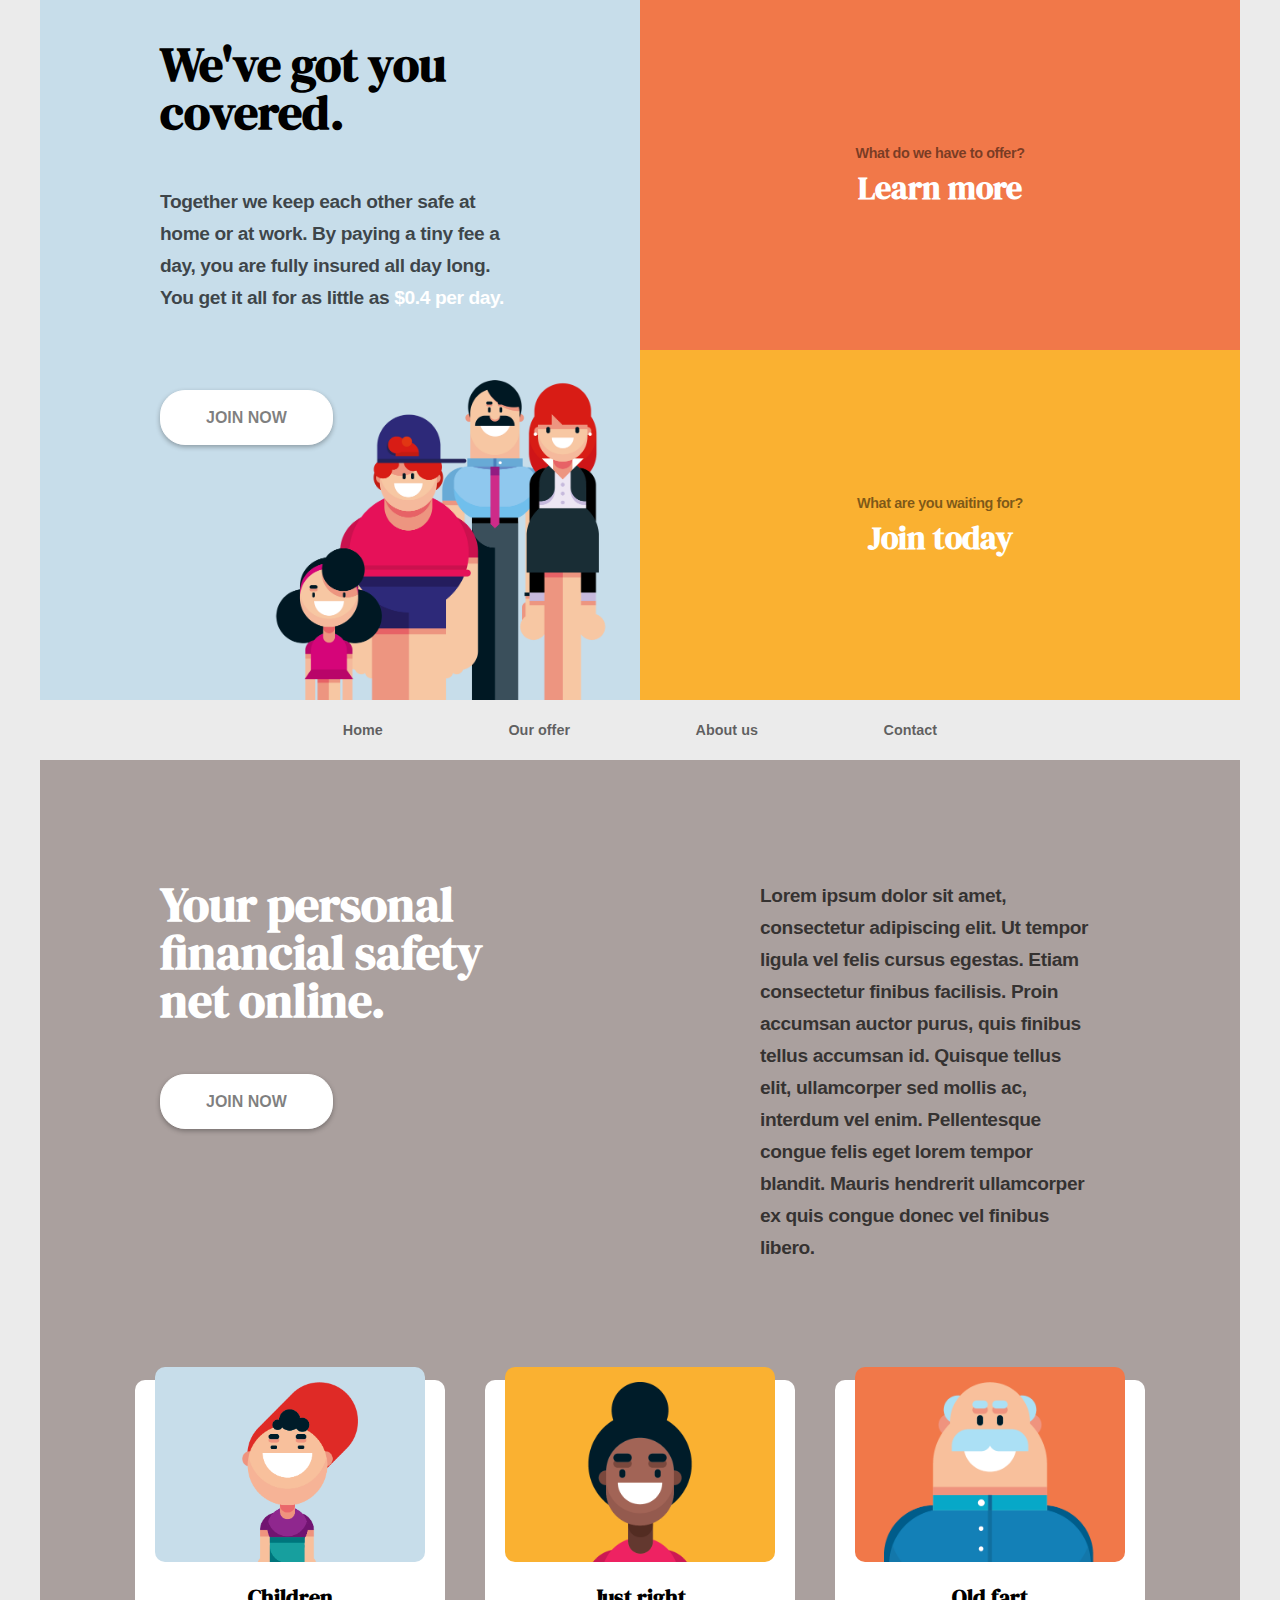
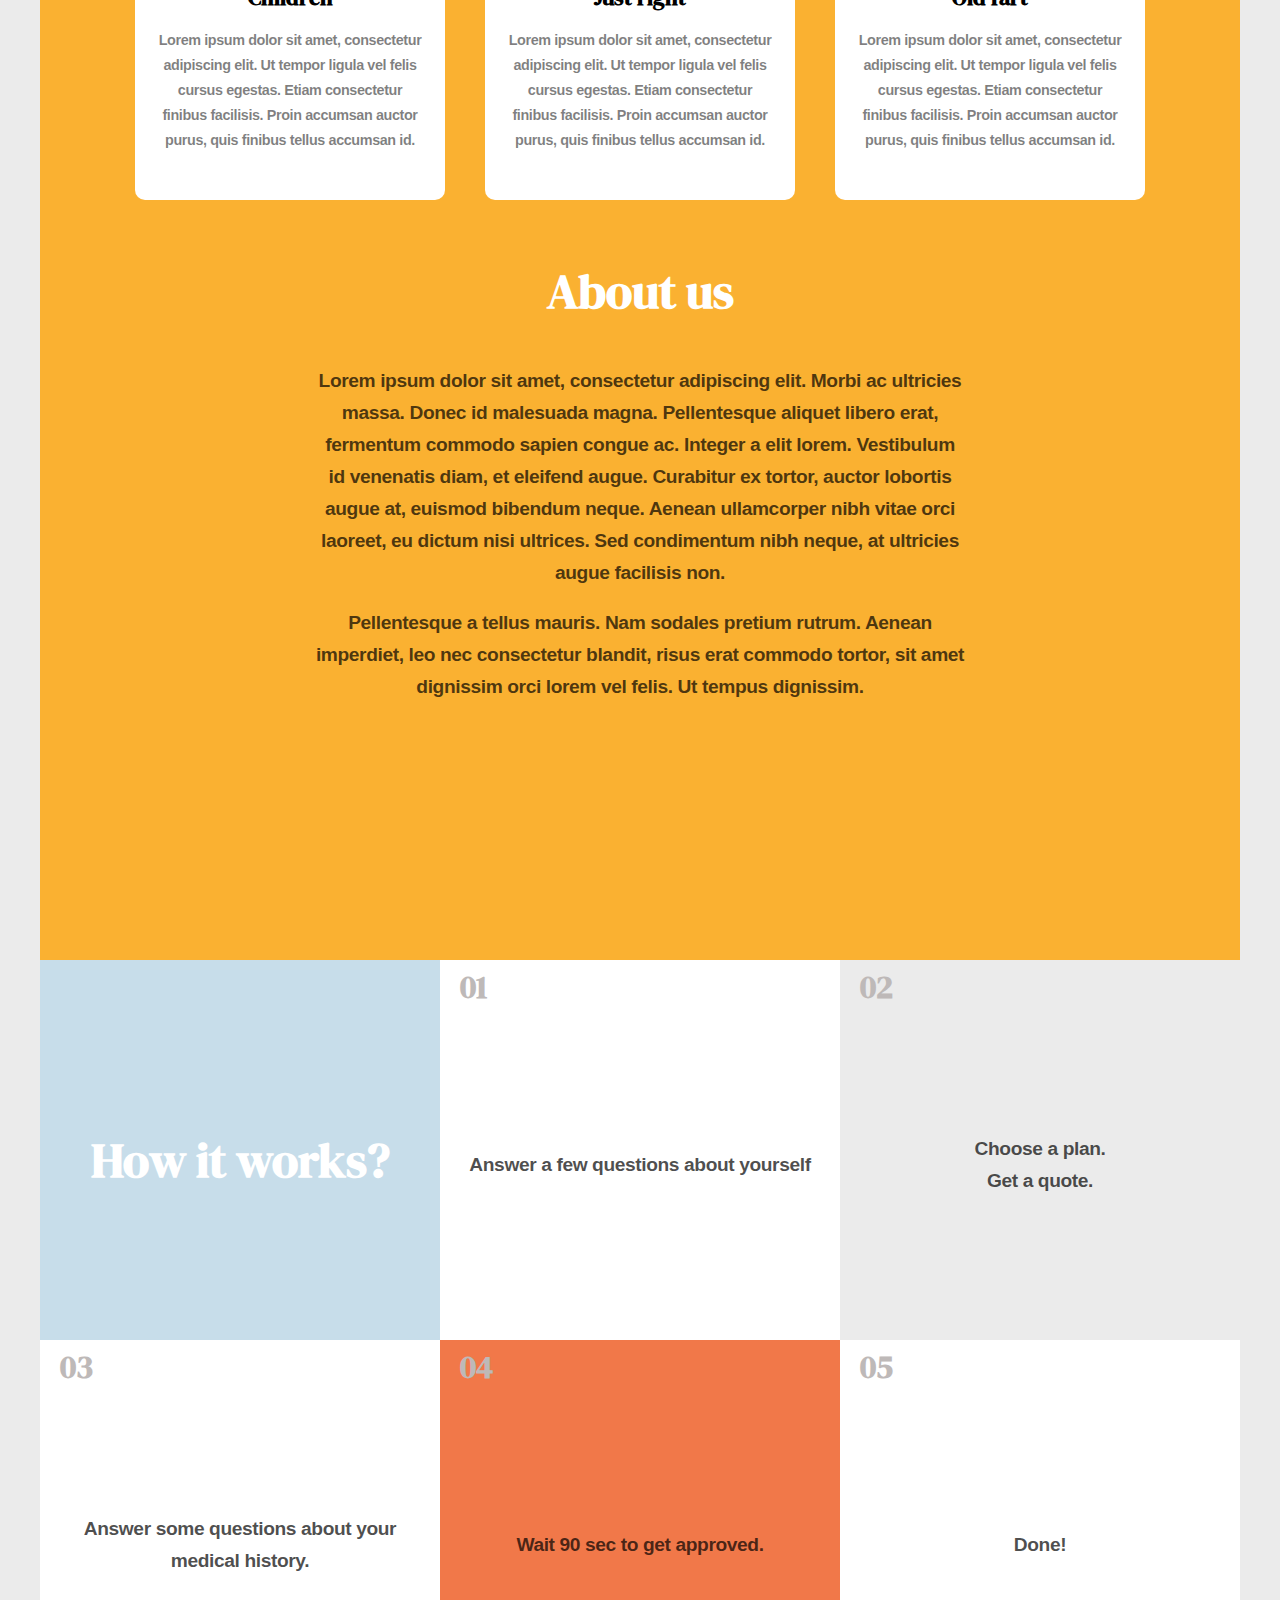
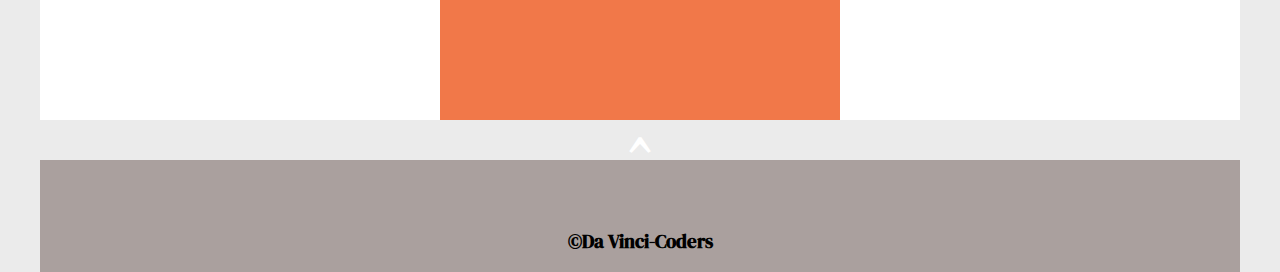
==== projekt1/index.html @ 650151d1 "städning" ====
<!DOCTYPE html>
<html lang="en">
  <head>
    <meta charset="UTF-8" />
    <meta name="viewport" content="width=device-width, initial-scale=1.0" />
    <meta http-equiv="X-UA-Compatible" content="ie=edge" />
    <title>Projekt1</title>
    <link rel="stylesheet" href="/projekt1/css/style.css" />
    <style>
      @import url("https://fonts.googleapis.com/css?family=DM+Serif+Display&display=swap");
    </style>
  </head>
  <a name="top"></a>
  <div class="container">
    <!--! TOP CONTAINER -->
    <div class="top-container">
      <div class="top-left">
        <div class="info-text">
          <h1 class="black">We've got you covered.</h1>
          <p>
            Together we keep each other safe at home or at work. By paying a
            tiny fee a day, you are fully insured all day long. You get it all
            for as little as <span class="white">$0.4 per day.</span>
          </p>
        </div>
      </div>
      <div class="top-right">
        <p class="font-small">What do we have to offer?</p>
        <h2>Learn more</h2>
      </div>
      <div class="bottom-left">
        <a href="index.html" class="button-join font-small">JOIN NOW</a>
      </div>
      <div class="bottom-right">
        <p class="font-small">What are you waiting for?</p>

        <h2>Join today</h2>
      </div>
      <div class="family">
        <img src="/projekt1/images/family.png" alt="" class="img-family" />
      </div>
      <div class="nav-bar font-small">
        <a href="index.html">Home</a>
        <a href="#offer">Our offer</a>
        <a href="#about">About us</a>
        <a href="/contacts/contacts.html">Contact</a>
      </div>
    </div>
    <!--! MIDDLE CONTAINER -->
    <div class="middle-container">
      <div class="middle middle-flex-left">
        <h1>Your personal financial safety net online.</h1>
        <a href="index.html" class="button-join font-small">JOIN NOW</a>
      </div>
      <div class="middle middle-flex-right">
        <p class="middle-text">
          Lorem ipsum dolor sit amet, consectetur adipiscing elit. Ut tempor
          ligula vel felis cursus egestas. Etiam consectetur finibus facilisis.
          Proin accumsan auctor purus, quis finibus tellus accumsan id. Quisque
          tellus elit, ullamcorper sed mollis ac, interdum vel enim.
          Pellentesque congue felis eget lorem tempor blandit. Mauris hendrerit
          ullamcorper ex quis congue donec vel finibus libero.
        </p>
      </div>

      <div class="middle middle-flex2">
        <a name="about"></a>

        <h1 class="about-us">About us</h1>
        <p class="about-us">
          Lorem ipsum dolor sit amet, consectetur adipiscing elit. Morbi ac
          ultricies massa. Donec id malesuada magna. Pellentesque aliquet libero
          erat, fermentum commodo sapien congue ac. Integer a elit lorem.
          Vestibulum id venenatis diam, et eleifend augue. Curabitur ex tortor,
          auctor lobortis augue at, euismod bibendum neque. Aenean ullamcorper
          nibh vitae orci laoreet, eu dictum nisi ultrices. Sed condimentum nibh
          neque, at ultricies augue facilisis non.
        </p>
        <br />
        <p class="about-us">
          Pellentesque a tellus mauris. Nam sodales pretium rutrum. Aenean
          imperdiet, leo nec consectetur blandit, risus erat commodo tortor, sit
          amet dignissim orci lorem vel felis. Ut tempus dignissim.
        </p>
      </div>
      <div class="card card-child">
        <div style="overflow:hidden" class="card-background blue-background">
          <img
            class="child-picture"
            src="/projekt1/images/child.png"
            alt="Child"
          />
        </div>
        <h3 class="card-title">Children</h3>
        <p class="font-small card-text">
          Lorem ipsum dolor sit amet, consectetur adipiscing elit. Ut tempor
          ligula vel felis cursus egestas. Etiam consectetur finibus facilisis.
          Proin accumsan auctor purus, quis finibus tellus accumsan id.
        </p>
      </div>
      <div class="card card-adult">
        <div style="overflow:hidden" class="card-background yellow-background">
          <img
            class="card-picture"
            src="/projekt1/images/adult.png"
            alt="Child"
          />
        </div>
        <h3 class="card-title">Just right</h3>
        <p class="font-small card-text">
          Lorem ipsum dolor sit amet, consectetur adipiscing elit. Ut tempor
          ligula vel felis cursus egestas. Etiam consectetur finibus facilisis.
          Proin accumsan auctor purus, quis finibus tellus accumsan id.
        </p>
      </div>

      <div class="card card-old">
        <div style="overflow:hidden" class="card-background red-background">
          <img
            class="card-picture"
            src="/projekt1/images/old.png"
            alt="Child"
          />
        </div>
        <h3 class="card-title">Old fart</h3>
        <p class="font-small card-text">
          Lorem ipsum dolor sit amet, consectetur adipiscing elit. Ut tempor
          ligula vel felis cursus egestas. Etiam consectetur finibus facilisis.
          Proin accumsan auctor purus, quis finibus tellus accumsan id.
        </p>
      </div>
    </div>
    <!--! BOTTOM CONTAINER -->
    <div class="bottom-container">
      <div class="tutitembox1 itembox">
        <h1>How it works?</h1>
      </div>
      <div class="tutitembox2 itembox">
        <h2>01</h2>
        <p>Answer a few questions about yourself</p>
      </div>
      <div class="tutitembox3 itembox">
        <h2>02</h2>
        <p>
          Choose a plan.
          <br />
          Get a quote.
        </p>
      </div>
      <div class="tutitembox4 itembox">
        <h2>03</h2>
        <p>Answer some questions about your medical history.</p>
      </div>
      <div class="tutitembox5 itembox">
        <h2>04</h2>
        <p>Wait 90 sec to get approved.</p>
      </div>
      <div class="tutitembox6 itembox">
        <h2>05</h2>
        <p>Done!</p>
      </div>
      <div class="top">
        <button class="topbtn">
          <a href="#top"
            ><h1>&#94;</h1>
            Take me to top!</a
          >
        </button>
      </div>
    </div>
    <footer>
      <h3>&copy;Da Vinci-Coders</h3>
    </footer>
  </div>
</html>
---- projekt1/css/style.css ----
/*! TOP */
*:focus {
  outline: none;
}
body {
  margin: 0;
  padding: 0;
  display: flex;
  justify-content: center;
  box-sizing: border-box;
  -webkit-box-sizing: border-box;
  background-color: #ebebeb;
  font-family: "Gill Sans", "Gill Sans MT", Calibri, "Trebuchet MS", sans-serif;
}

p {
  color: rgba(0, 0, 0, 0.7);
  font-weight: 700;
  font-size: 1.2rem;
  letter-spacing: -0.4px;
  line-height: 2rem;
  margin: 0;
}

.font-small {
  font-size: 0.9rem;
  text-align: center;
  font-weight: bold;
  color: rgba(0, 0, 0, 0.5);
  line-height: 25px;
}
h1,
h2,
h3 {
  font-family: "DM Serif Display", serif;
}

h1 {
  font-weight: 900;
  font-size: 3rem;
  line-height: 3rem;
  color: white;

  margin-bottom: 50px;

  margin-top: 0;
}
h1.black {
  color: black;
}
h2 {
  font-size: 2rem;
  color: white;
  margin: 0;
}

.container {
  display: grid;
  grid-template-areas: "top-container" "middle-container" "bottom-container";
}
.top-container {
  grid-area: top-container;
  max-width: 1200px;
  display: grid;
  grid-template-columns: 1fr 1fr;
  grid-template-rows: 350px 350px 60px;
  grid-template-areas: "top-left top-right" "bottom-left bottom-right" "nav nav";
}

.top-left {
  background: #c7ddea;
  grid-area: top-left;
  padding: 40px 120px 40px 120px;
}
.top-right {
  flex-direction: column;
  display: flex;
  justify-content: center;
  align-items: center;
  background: #f17849;
  grid-area: top-right;
}
.bottom-left {
  background: #c7ddea;
  grid-area: bottom-left;
  padding: 40px 120px 40px 120px;
}
.bottom-right {
  flex-direction: column;
  display: flex;
  justify-content: center;
  align-items: center;
  background: #fab131;
  grid-area: bottom-right;
}
.white {
  color: white;
}
.family {
  grid-area: bottom-left;
  display: flex;
  justify-content: flex-end;
  align-items: flex-end;
  padding-right: 2rem;
}
.img-family {
  height: 320px;
}
.info-text {
  grid-area: top-left;
}

.button-join {
  position: relative;
  justify-content: center;
  background-color: white;
  font-size: 1rem;
  padding: 14px 45px;
  border: 1px solid #ffffff;
  box-shadow: 0 2px 5px rgba(0, 0, 0, 0.3);
  border-radius: 25px;
  display: inline-block;
  cursor: pointer;
}
.button-join:active {
  position: relative;
  top: 1px;
}
.button-join:hover {
  box-shadow: 0 5px 5px rgba(0, 0, 0, 0.3);
}
.nav-bar {
  grid-area: nav;
  display: flex;
  justify-content: space-around;
  align-items: center;
  margin: 0 240px 0 240px;
}
a {
  text-decoration: none;
  color: rgba(0, 0, 0, 0.6);
}
a:hover {
  color: rgba(0, 0, 0, 1);
}
/*! MIDDLE */
.middle-container {
  grid-area: middle-container;
  display: grid;
  max-width: 1200px;
  grid-template-columns: repeat(14, 1fr);
  grid-template-rows: repeat(15, 120px);
}

.middle {
  display: flex;
  flex-direction: column;
  padding: 120px;
}

.middle-flex-left {
  grid-column: 1/8;
  grid-row: 1/8;
  background: #aaa09e;
  align-items: flex-start;
}

.middle-flex-right {
  grid-column: 8/15;
  grid-row: 1/8;
  background: #aaa09e;
}

.middle-flex2 {
  background: #fab131;
  grid-column: 1/15;
  grid-row: 8/16;
  justify-content: center;
  align-items: center;
}

p.middle-text {
  width: 330px;
}

p.about-us {
  text-align: center;
  width: 650px;

}

.middle-flex2 h1 {
  margin-top: 10px;

}

.card-child {
  grid-column: 2/6;
}

.card-adult {
  grid-column: 6/10;
}

.card-old {
  grid-column: 10/14;
}

/* *De vita korten på barn vuxen gammal */
.card {
  grid-row-start: 6;
  display: flex;
  flex-direction: column;
  justify-content: center;
  align-items: center;
  width: 270px;
  height: 420px;
  background: white;
  border-radius: 10px;
  margin: 20px;
  padding: 0px 20px 0 20px;
}

/* *Rutan med bild i */
.card-background {
  display: flex;
  justify-content: center;
  border-radius: 10px;
  width: 270px;
  height: 180px;
  padding-top: 15px;
  position: relative;
  top: -45px;
}

/* *Bakgrund till bilden på barnet*/
.blue-background {
  background: #c7ddea;
}

/* *Bakgrund till bilden på vuxen*/
.yellow-background {
  background: #fab131;
}

/* *Bakgrund till bilden på gubben*/
.red-background {
  background: #f17849;
}

/* *Bilden på barnet */
img.child-picture {
  padding-left: 20px;
  height: 120%;
}

/**Andra bilder i korten */
img.card-picture {
  height: 320%;
}

/* *Rubrik på korten */
h3.card-title {
  position: relative;
  top: -25px;
  margin: 0;
  font-size: 1.4em;
  font-weight: bold;
  padding-bottom: 5px;
}

/* *Text på korten */
.card-text {
  position: relative;
  top: -15px;
}

/*! BOTTOM CONTAINER */
.bottom-container {
  grid-area: bottom-container;
  max-width: 1200px;
  height: 800px;
  display: -ms-grid;
  display: grid;
  grid-template-rows: repeat(2, 1fr) auto auto;
  grid-template-columns: repeat(3, 1fr);
}

.itembox {
  display: -webkit-box;
  display: -ms-flexbox;
  display: flex;
  -webkit-box-orient: vertical;
  -webkit-box-direction: normal;
  -ms-flex-direction: column;
  flex-direction: column;
  -webkit-box-pack: center;
  -ms-flex-pack: center;
  justify-content: center;
  -webkit-box-align: center;
  -ms-flex-align: center;
  align-items: center;
  padding-left: 10px;
  padding-right: 10px;
}

.itembox h2 {
  margin-right: auto;
  margin-bottom: auto;
  margin-top: 5px;
  margin-left: 10px;
  color: #beb9b8;
}

.itembox p {
  margin-bottom: auto;
  margin-top: -20px;
  text-align: center;
}

.itembox h1 {
  margin-top: 20px;
}

.tutitembox1 {
  -ms-grid-row: 1;
  -ms-grid-row-span: 1;
  grid-row: 1/2;
  -ms-grid-column: 1;
  -ms-grid-column-span: 1;
  grid-column: 1/2;
  background-color: #c7ddea;
}

.tutitembox2 {
  -ms-grid-row: 1;
  -ms-grid-row-span: 1;
  grid-row: 1/2;
  -ms-grid-column: 2;
  -ms-grid-column-span: 1;
  grid-column: 2/3;
  background-color: white;
}

.tutitembox3 {
  -ms-grid-row: 1;
  -ms-grid-row-span: 1;
  grid-row: 1/2;
  -ms-grid-column: 3;
  -ms-grid-column-span: 1;
  grid-column: 3/4;
  background-color: #ebebeb;
}

.tutitembox4 {
  -ms-grid-row: 2;
  -ms-grid-row-span: 1;
  grid-row: 2/3;
  -ms-grid-column: 1;
  -ms-grid-column-span: 1;
  grid-column: 1/2;
  background-color: white;
}

.tutitembox5 {
  -ms-grid-row: 2;
  -ms-grid-row-span: 1;
  grid-row: 2/3;
  -ms-grid-column: 2;
  -ms-grid-column-span: 1;
  grid-column: 2/3;
  background-color: #f17849;
}

.tutitembox6 {
  -ms-grid-row: 2;
  -ms-grid-row-span: 1;
  grid-row: 2/3;
  -ms-grid-column: 3;
  -ms-grid-column-span: 1;
  grid-column: 3/4;
  background-color: white;
}

.top {
  height: 40px;
  -ms-grid-column: 1;
  -ms-grid-column-span: 3;
  grid-column: 1/4;
  border: none;
  background-color: #ebebeb;
  display: -webkit-box;
  display: -ms-flexbox;
  display: flex;
  -webkit-box-orient: vertical;
  -webkit-box-direction: normal;
  -ms-flex-direction: column;
  flex-direction: column;
}

.top .topbtn {
  margin: 0;
  padding-bottom: 0;
}

.top .topbtn h1 {
  margin: 0;
  padding-top: 0;
}

.topbtn {
  border: none;
  background-color: #ebebeb;
}

.topbtn a {
  text-decoration: none;
  color: black;
  font-size: 1.5rem;
  font-family: "Gill Sans", "Gill Sans MT", Calibri, "Trebuchet MS", sans-serif;
  font-weight: 500;
}

.itembox h1 {
  margin-bottom: 0;
}

footer {
  background-color: #aaa09e;
  display: -webkit-box;
  display: -ms-flexbox;
  display: flex;
  -webkit-box-pack: center;
  -ms-flex-pack: center;
  justify-content: center;
  padding-top: 50px;
}
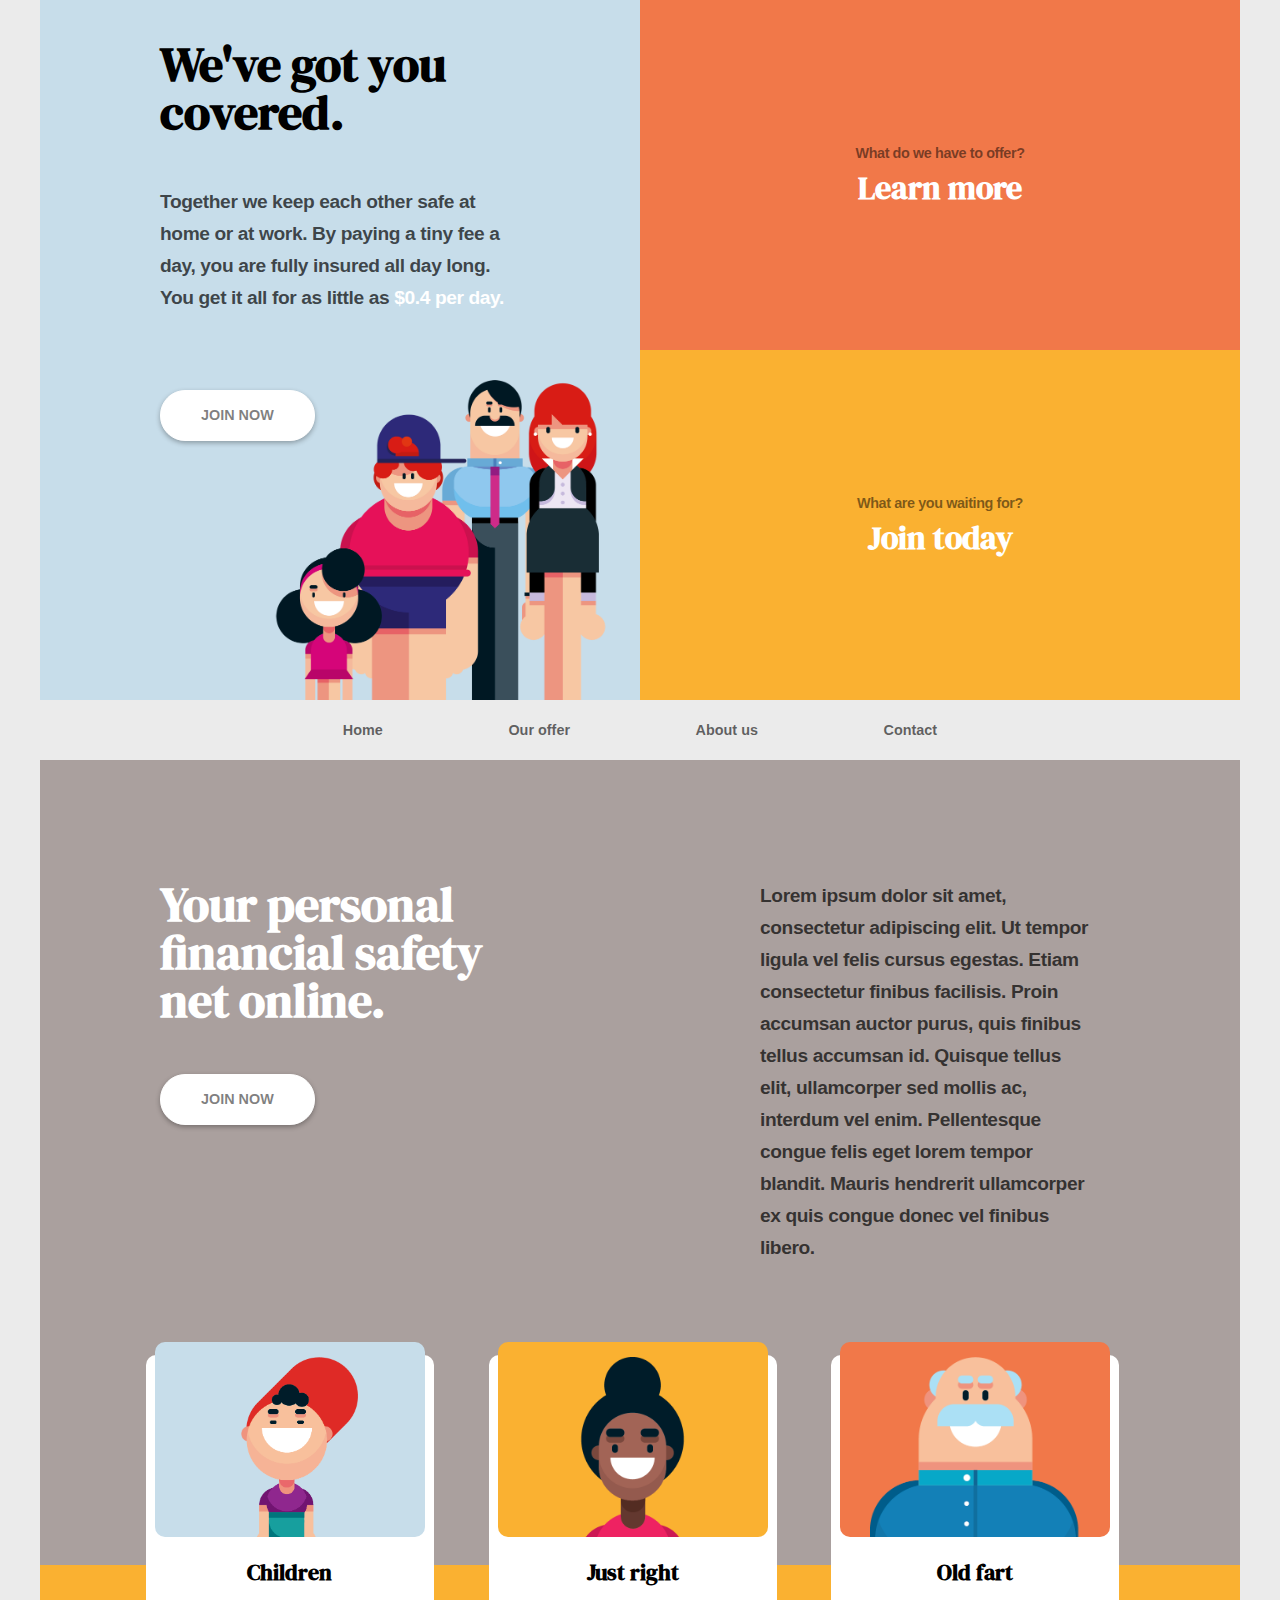
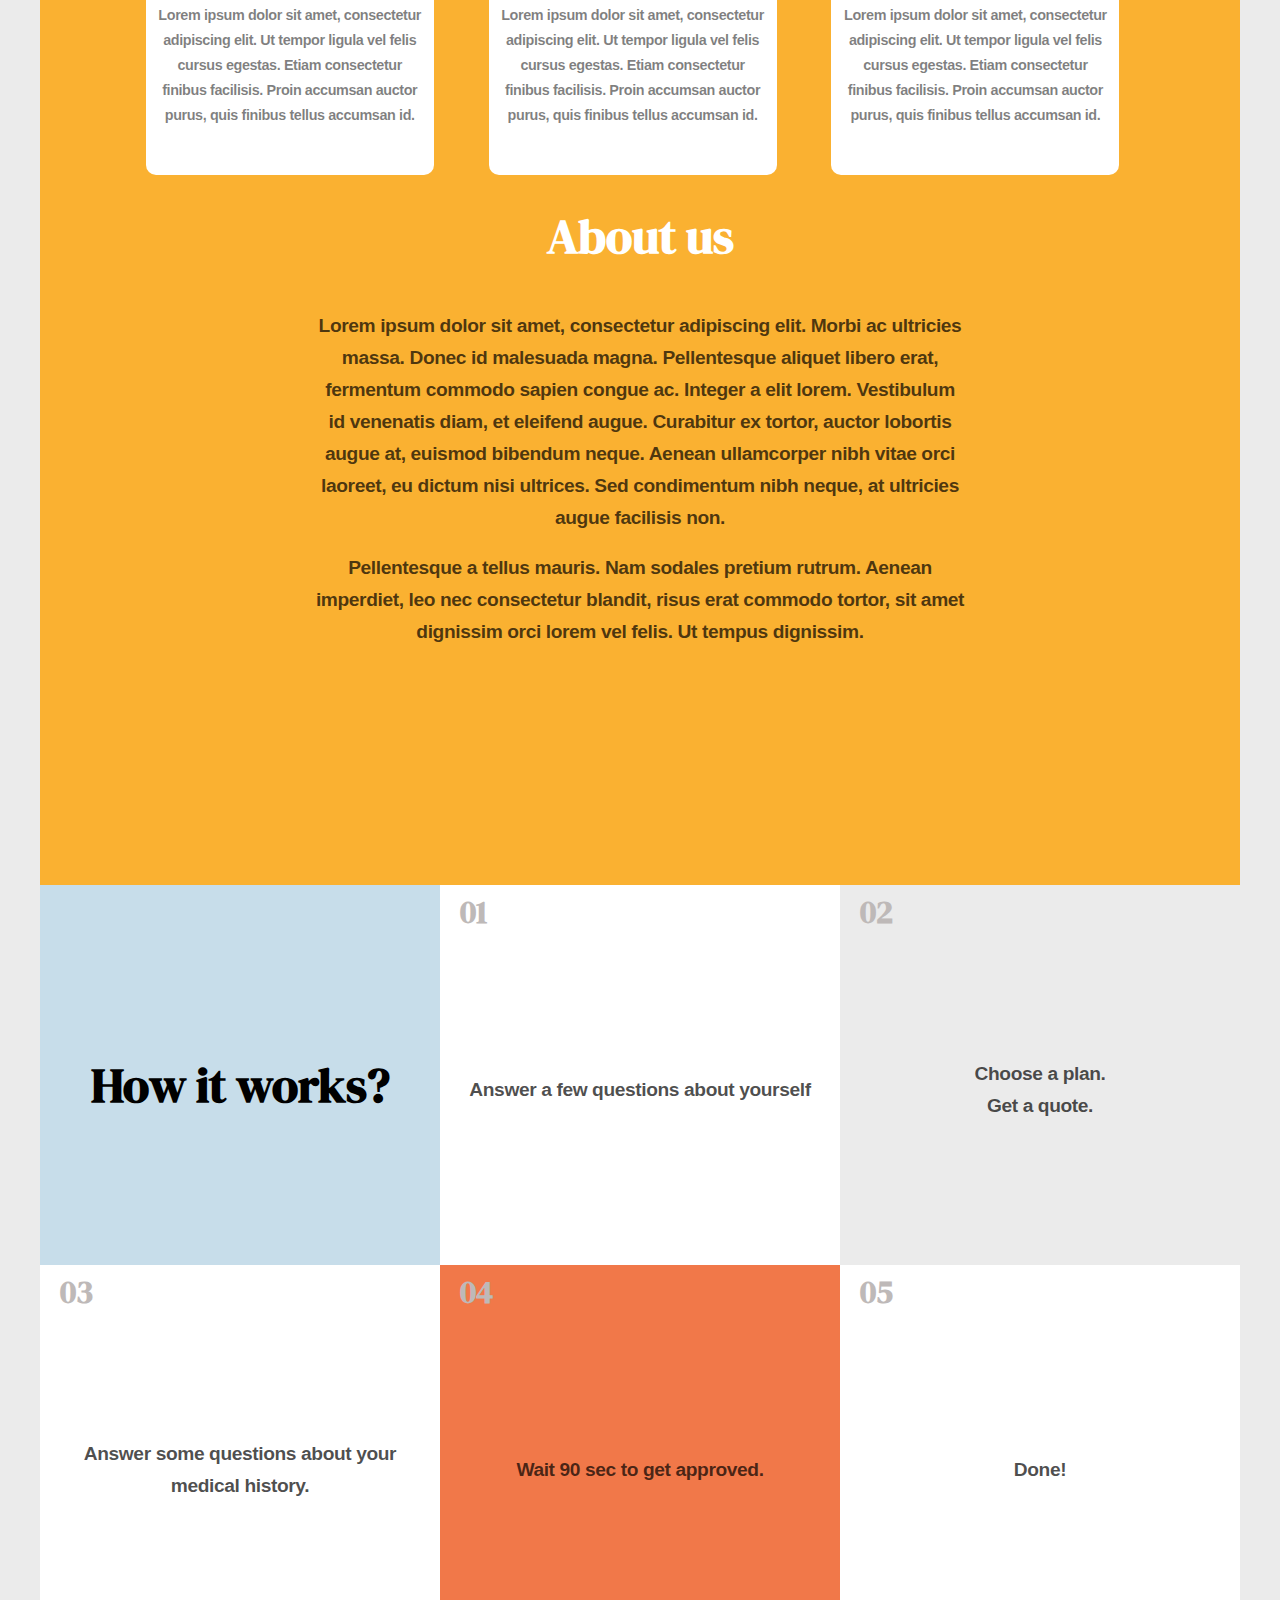
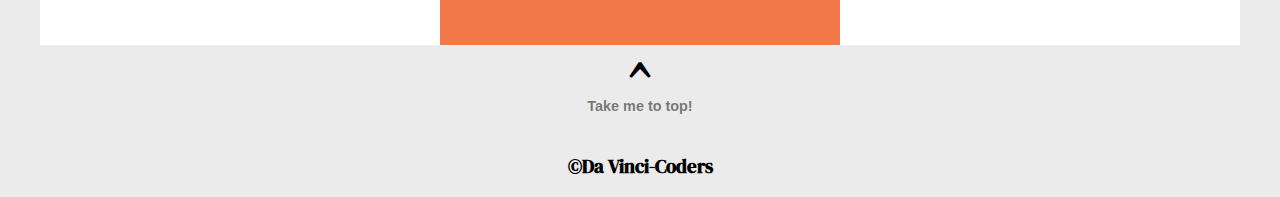
==== commit 52083a11: "städ" ====
--- a/projekt1/index.html
+++ b/projekt1/index.html
@@ -133,7 +133,7 @@
     <!--! BOTTOM CONTAINER -->
     <div class="bottom-container">
       <div class="tutitembox1 itembox">
-        <h1>How it works?</h1>
+        <h1 class="black">How it works?</h1>
       </div>
       <div class="tutitembox2 itembox">
         <h2>01</h2>
@@ -161,8 +161,8 @@
       </div>
       <div class="top">
         <button class="topbtn">
-          <a href="#top"
-            ><h1>&#94;</h1>
+          <a href="#top" class="font-small"
+            ><h1 class="black">&#94;</h1>
             Take me to top!</a
           >
         </button>
--- a/projekt1/css/style.css
+++ b/projekt1/css/style.css
@@ -57,10 +57,10 @@
 .container {
   display: grid;
   grid-template-areas: "top-container" "middle-container" "bottom-container";
+  max-width: 1200px;
 }
 .top-container {
   grid-area: top-container;
-  max-width: 1200px;
   display: grid;
   grid-template-columns: 1fr 1fr;
   grid-template-rows: 350px 350px 60px;
@@ -72,6 +72,7 @@
   grid-area: top-left;
   padding: 40px 120px 40px 120px;
 }
+/* TODO gör en egen class för flex som är centrerade */
 .top-right {
   flex-direction: column;
   display: flex;
@@ -114,8 +115,7 @@
   position: relative;
   justify-content: center;
   background-color: white;
-  font-size: 1rem;
-  padding: 14px 45px;
+  padding: 12px 40px;
   border: 1px solid #ffffff;
   box-shadow: 0 2px 5px rgba(0, 0, 0, 0.3);
   border-radius: 25px;
@@ -147,9 +147,8 @@
 .middle-container {
   grid-area: middle-container;
   display: grid;
-  max-width: 1200px;
   grid-template-columns: repeat(14, 1fr);
-  grid-template-rows: repeat(15, 120px);
+  grid-template-rows: repeat(15, 115px);
 }
 
 .middle {
@@ -186,12 +185,10 @@
 p.about-us {
   text-align: center;
   width: 650px;
-
 }
 
 .middle-flex2 h1 {
   margin-top: 10px;
-
 }
 
 .card-child {
@@ -218,7 +215,7 @@
   background: white;
   border-radius: 10px;
   margin: 20px;
-  padding: 0px 20px 0 20px;
+  padding: 0px 9px 0 9px;
 }
 
 /* *Rutan med bild i */
@@ -278,7 +275,6 @@
 /*! BOTTOM CONTAINER */
 .bottom-container {
   grid-area: bottom-container;
-  max-width: 1200px;
   height: 800px;
   display: -ms-grid;
   display: grid;
@@ -413,20 +409,11 @@
   background-color: #ebebeb;
 }
 
-.topbtn a {
-  text-decoration: none;
-  color: black;
-  font-size: 1.5rem;
-  font-family: "Gill Sans", "Gill Sans MT", Calibri, "Trebuchet MS", sans-serif;
-  font-weight: 500;
-}
-
 .itembox h1 {
   margin-bottom: 0;
 }
 
 footer {
-  background-color: #aaa09e;
   display: -webkit-box;
   display: -ms-flexbox;
   display: flex;
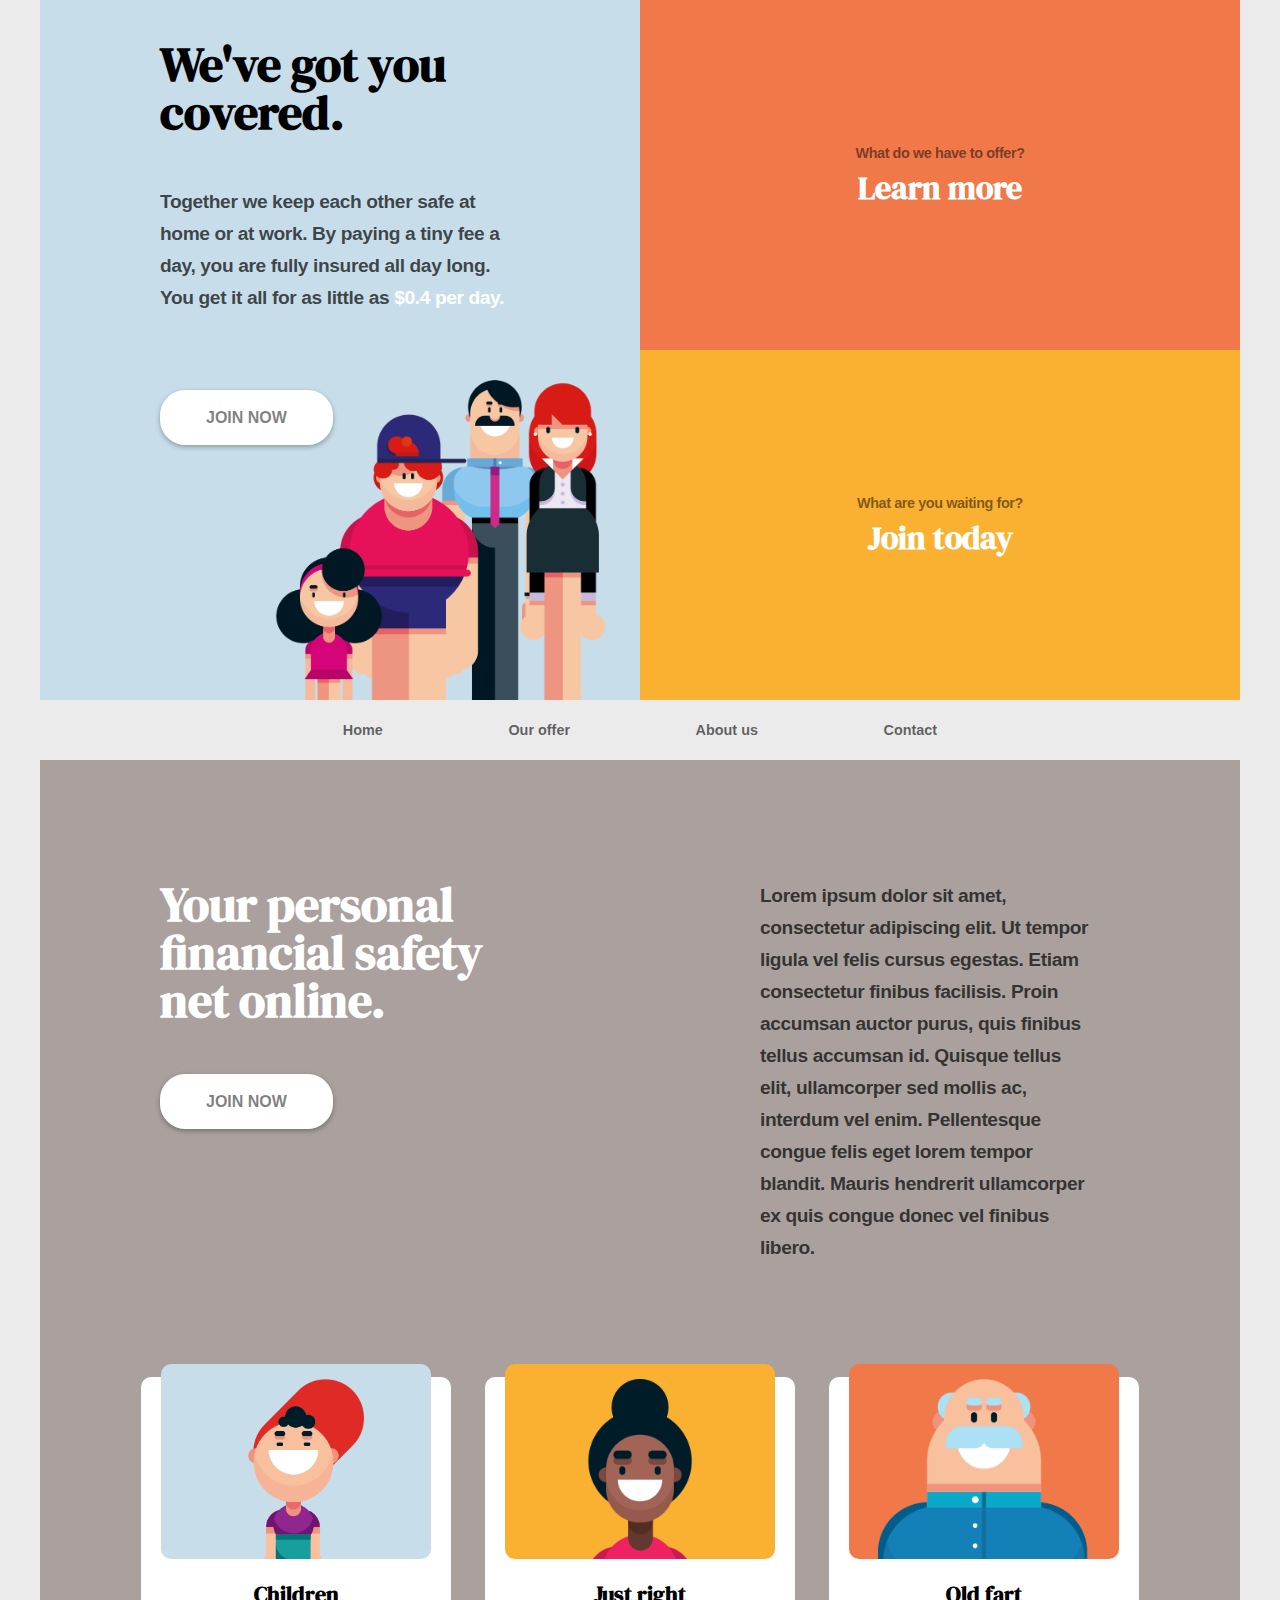
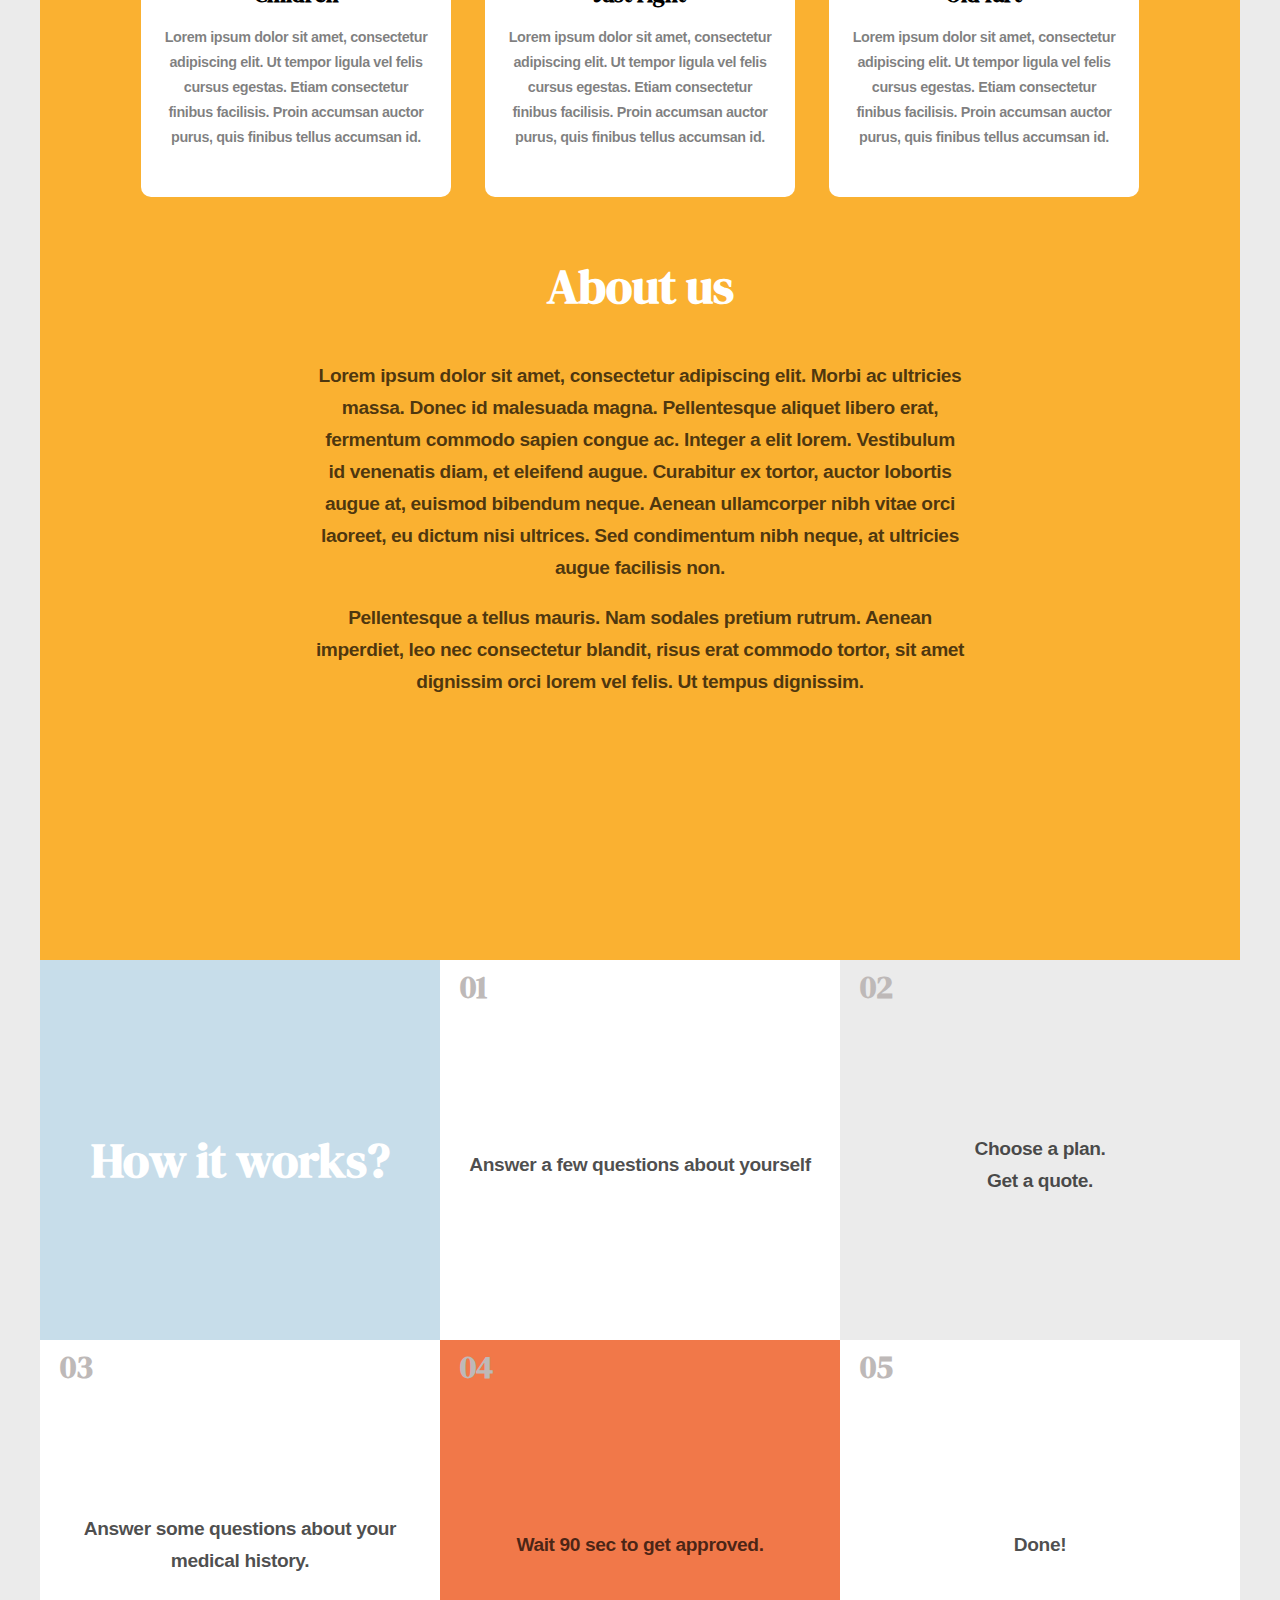
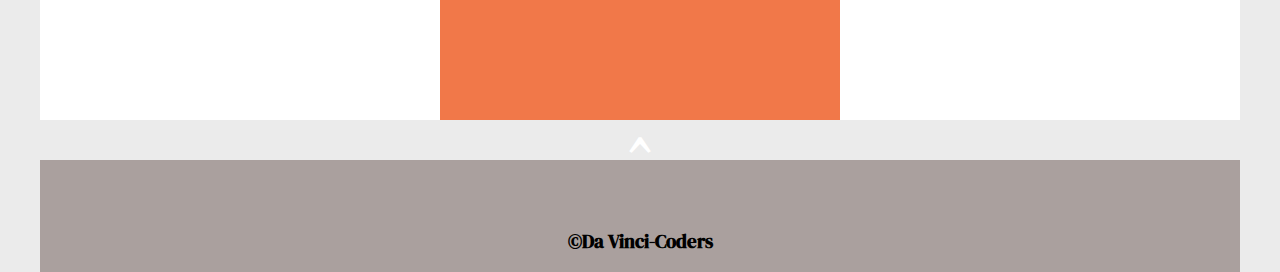
==== commit f5b986fa: "Better comments!" ====
--- a/projekt1/index.html
+++ b/projekt1/index.html
@@ -13,6 +13,7 @@
   <a name="top"></a>
   <div class="container">
     <!--! TOP CONTAINER -->
+
     <div class="top-container">
       <div class="top-left">
         <div class="info-text">
@@ -46,7 +47,9 @@
         <a href="/contacts/contacts.html">Contact</a>
       </div>
     </div>
+
     <!--! MIDDLE CONTAINER -->
+
     <div class="middle-container">
       <div class="middle middle-flex-left">
         <h1>Your personal financial safety net online.</h1>
@@ -63,7 +66,7 @@
         </p>
       </div>
 
-      <div class="middle middle-flex2">
+      <div class="middle middle-flex-bottom">
         <a name="about"></a>
 
         <h1 class="about-us">About us</h1>
@@ -83,6 +86,9 @@
           amet dignissim orci lorem vel felis. Ut tempus dignissim.
         </p>
       </div>
+
+      <!-- Spelarkort 1 -->
+
       <div class="card card-child">
         <div style="overflow:hidden" class="card-background blue-background">
           <img
@@ -98,6 +104,9 @@
           Proin accumsan auctor purus, quis finibus tellus accumsan id.
         </p>
       </div>
+
+      <!-- Spelarkort 2 -->
+
       <div class="card card-adult">
         <div style="overflow:hidden" class="card-background yellow-background">
           <img
@@ -113,6 +122,8 @@
           Proin accumsan auctor purus, quis finibus tellus accumsan id.
         </p>
       </div>
+
+      <!-- Spelarkort 3 -->
 
       <div class="card card-old">
         <div style="overflow:hidden" class="card-background red-background">
@@ -130,10 +141,12 @@
         </p>
       </div>
     </div>
+
     <!--! BOTTOM CONTAINER -->
+
     <div class="bottom-container">
       <div class="tutitembox1 itembox">
-        <h1 class="black">How it works?</h1>
+        <h1>How it works?</h1>
       </div>
       <div class="tutitembox2 itembox">
         <h2>01</h2>
@@ -161,8 +174,8 @@
       </div>
       <div class="top">
         <button class="topbtn">
-          <a href="#top" class="font-small"
-            ><h1 class="black">&#94;</h1>
+          <a href="#top"
+            ><h1>&#94;</h1>
             Take me to top!</a
           >
         </button>
--- a/projekt1/css/style.css
+++ b/projekt1/css/style.css
@@ -1,4 +1,3 @@
-/*! TOP */
 *:focus {
   outline: none;
 }
@@ -57,10 +56,13 @@
 .container {
   display: grid;
   grid-template-areas: "top-container" "middle-container" "bottom-container";
-  max-width: 1200px;
-}
+}
+
+/*! TOP */
+
 .top-container {
   grid-area: top-container;
+  max-width: 1200px;
   display: grid;
   grid-template-columns: 1fr 1fr;
   grid-template-rows: 350px 350px 60px;
@@ -72,7 +74,6 @@
   grid-area: top-left;
   padding: 40px 120px 40px 120px;
 }
-/* TODO gör en egen class för flex som är centrerade */
 .top-right {
   flex-direction: column;
   display: flex;
@@ -115,7 +116,8 @@
   position: relative;
   justify-content: center;
   background-color: white;
-  padding: 12px 40px;
+  font-size: 1rem;
+  padding: 14px 45px;
   border: 1px solid #ffffff;
   box-shadow: 0 2px 5px rgba(0, 0, 0, 0.3);
   border-radius: 25px;
@@ -143,14 +145,19 @@
 a:hover {
   color: rgba(0, 0, 0, 1);
 }
+
 /*! MIDDLE */
+
+/* *grid */
 .middle-container {
   grid-area: middle-container;
   display: grid;
+  max-width: 1200px;
   grid-template-columns: repeat(14, 1fr);
-  grid-template-rows: repeat(15, 115px);
-}
-
+  grid-template-rows: repeat(15, 120px);
+}
+
+/* *Gemensamma regler för de tre flex-rutorna */
 .middle {
   display: flex;
   flex-direction: column;
@@ -170,7 +177,7 @@
   background: #aaa09e;
 }
 
-.middle-flex2 {
+.middle-flex-bottom {
   background: #fab131;
   grid-column: 1/15;
   grid-row: 8/16;
@@ -178,6 +185,7 @@
   align-items: center;
 }
 
+/* *design för text och rubriker */
 p.middle-text {
   width: 330px;
 }
@@ -203,7 +211,8 @@
   grid-column: 10/14;
 }
 
-/* *De vita korten på barn vuxen gammal */
+/* !Spelarkort */
+
 .card {
   grid-row-start: 6;
   display: flex;
@@ -214,8 +223,8 @@
   height: 420px;
   background: white;
   border-radius: 10px;
-  margin: 20px;
-  padding: 0px 9px 0 9px;
+  margin: 17px;
+  padding: 0px 20px 0 20px;
 }
 
 /* *Rutan med bild i */
@@ -230,17 +239,15 @@
   top: -45px;
 }
 
-/* *Bakgrund till bilden på barnet*/
+/* *Bakgrundsfärger*/
 .blue-background {
   background: #c7ddea;
 }
 
-/* *Bakgrund till bilden på vuxen*/
 .yellow-background {
   background: #fab131;
 }
 
-/* *Bakgrund till bilden på gubben*/
 .red-background {
   background: #f17849;
 }
@@ -273,8 +280,10 @@
 }
 
 /*! BOTTOM CONTAINER */
+
 .bottom-container {
   grid-area: bottom-container;
+  max-width: 1200px;
   height: 800px;
   display: -ms-grid;
   display: grid;
@@ -409,11 +418,20 @@
   background-color: #ebebeb;
 }
 
+.topbtn a {
+  text-decoration: none;
+  color: black;
+  font-size: 1.5rem;
+  font-family: "Gill Sans", "Gill Sans MT", Calibri, "Trebuchet MS", sans-serif;
+  font-weight: 500;
+}
+
 .itembox h1 {
   margin-bottom: 0;
 }
 
 footer {
+  background-color: #aaa09e;
   display: -webkit-box;
   display: -ms-flexbox;
   display: flex;
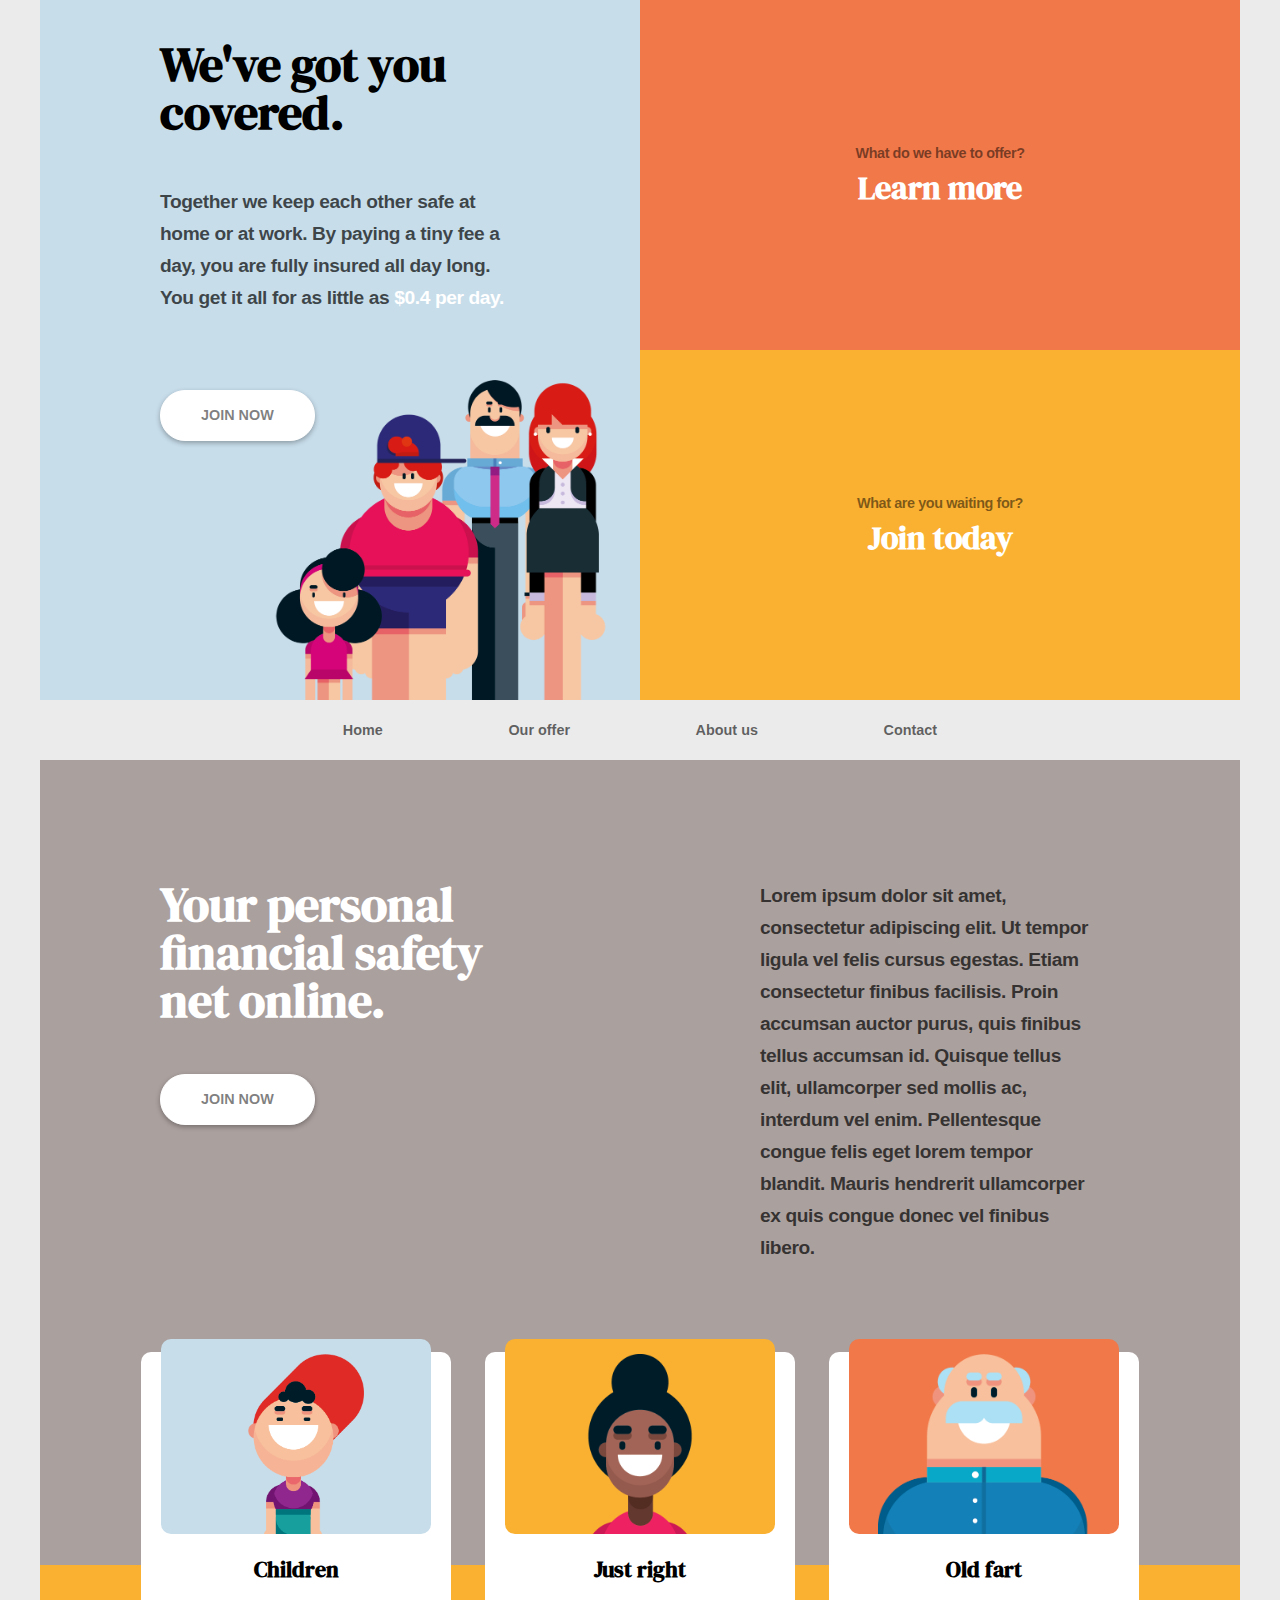
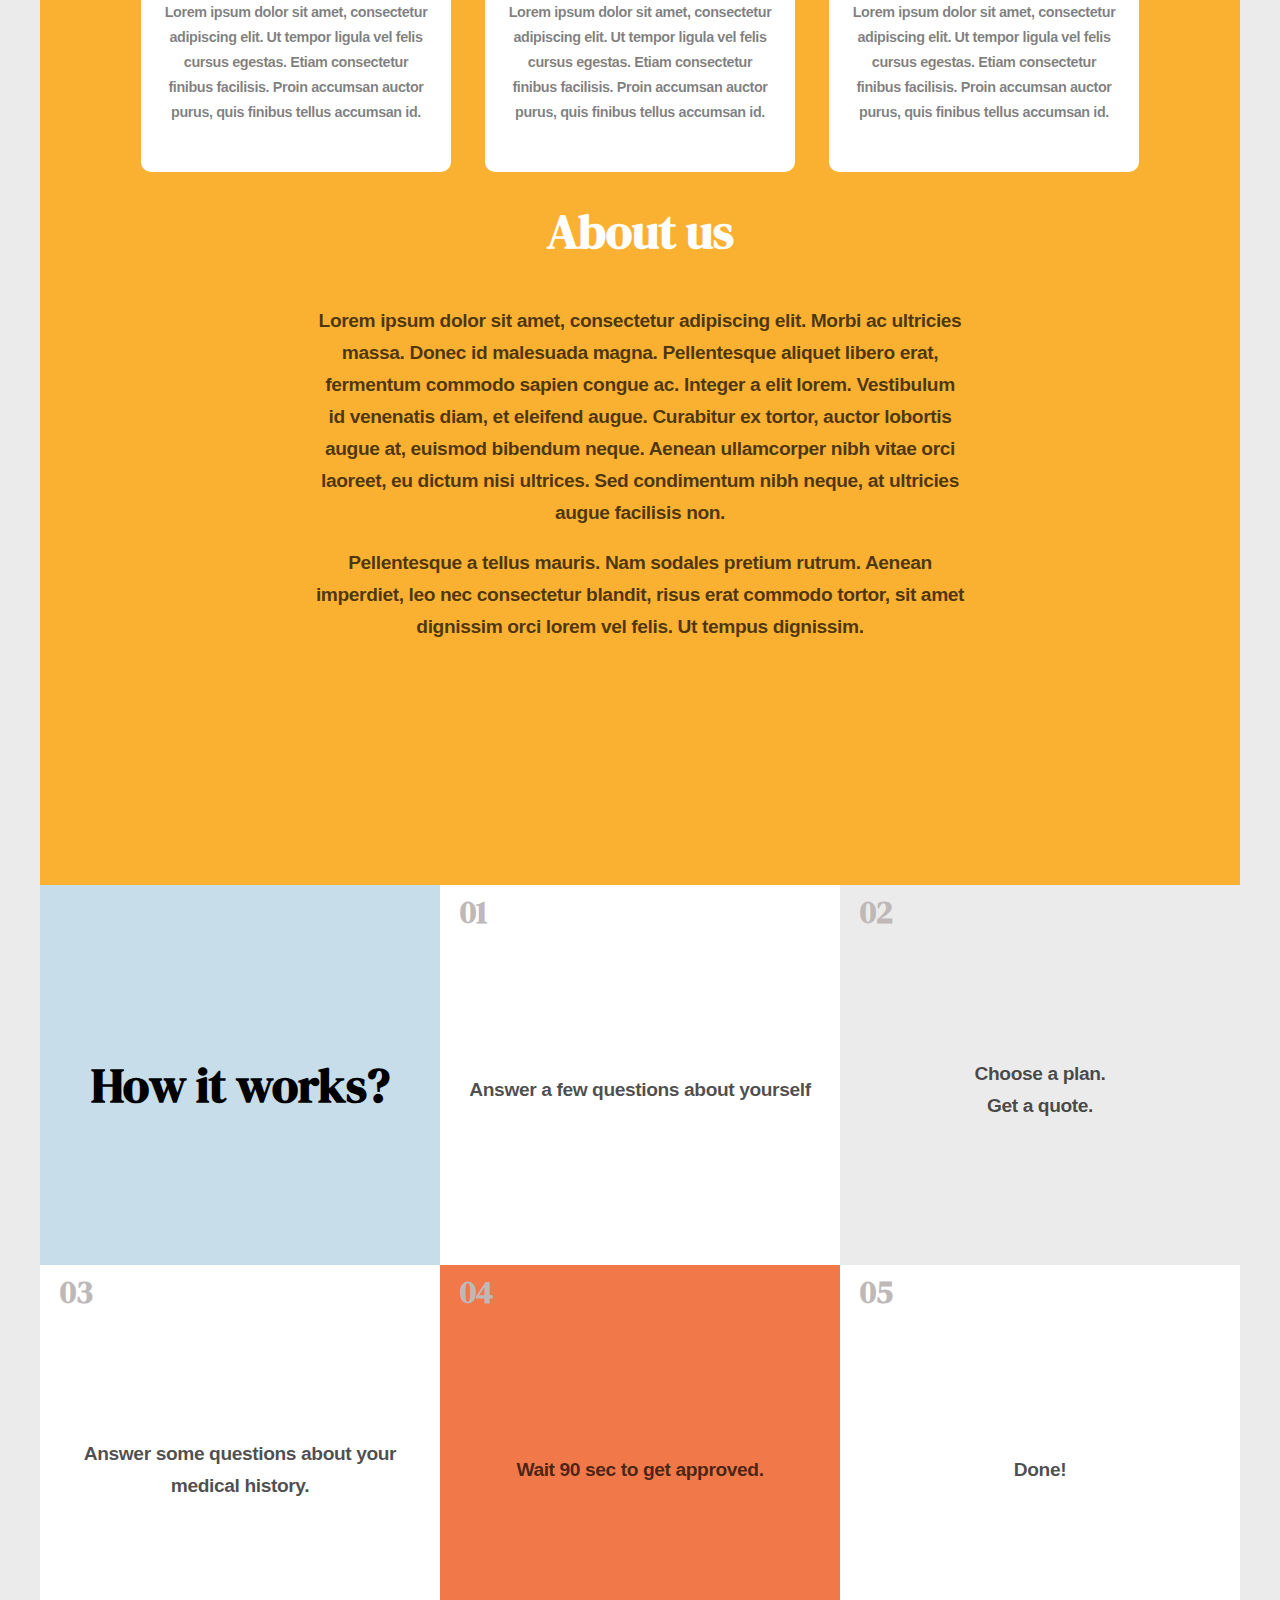
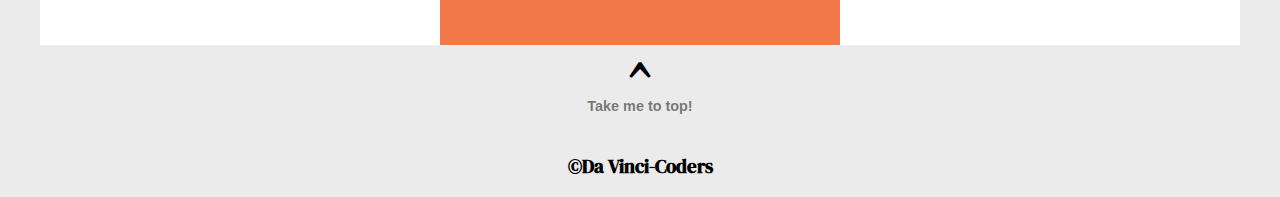
==== commit e549b99a: "Merge branch 'master' into master" ====
--- a/projekt1/index.html
+++ b/projekt1/index.html
@@ -146,7 +146,7 @@
 
     <div class="bottom-container">
       <div class="tutitembox1 itembox">
-        <h1>How it works?</h1>
+        <h1 class="black">How it works?</h1>
       </div>
       <div class="tutitembox2 itembox">
         <h2>01</h2>
@@ -174,8 +174,8 @@
       </div>
       <div class="top">
         <button class="topbtn">
-          <a href="#top"
-            ><h1>&#94;</h1>
+          <a href="#top" class="font-small"
+            ><h1 class="black">&#94;</h1>
             Take me to top!</a
           >
         </button>
--- a/projekt1/css/style.css
+++ b/projekt1/css/style.css
@@ -56,13 +56,13 @@
 .container {
   display: grid;
   grid-template-areas: "top-container" "middle-container" "bottom-container";
+  max-width: 1200px;
 }
 
 /*! TOP */
 
 .top-container {
   grid-area: top-container;
-  max-width: 1200px;
   display: grid;
   grid-template-columns: 1fr 1fr;
   grid-template-rows: 350px 350px 60px;
@@ -74,6 +74,7 @@
   grid-area: top-left;
   padding: 40px 120px 40px 120px;
 }
+/* TODO gör en egen class för flex som är centrerade */
 .top-right {
   flex-direction: column;
   display: flex;
@@ -116,8 +117,7 @@
   position: relative;
   justify-content: center;
   background-color: white;
-  font-size: 1rem;
-  padding: 14px 45px;
+  padding: 12px 40px;
   border: 1px solid #ffffff;
   box-shadow: 0 2px 5px rgba(0, 0, 0, 0.3);
   border-radius: 25px;
@@ -152,9 +152,8 @@
 .middle-container {
   grid-area: middle-container;
   display: grid;
-  max-width: 1200px;
   grid-template-columns: repeat(14, 1fr);
-  grid-template-rows: repeat(15, 120px);
+  grid-template-rows: repeat(15, 115px);
 }
 
 /* *Gemensamma regler för de tre flex-rutorna */
@@ -283,7 +282,6 @@
 
 .bottom-container {
   grid-area: bottom-container;
-  max-width: 1200px;
   height: 800px;
   display: -ms-grid;
   display: grid;
@@ -418,20 +416,11 @@
   background-color: #ebebeb;
 }
 
-.topbtn a {
-  text-decoration: none;
-  color: black;
-  font-size: 1.5rem;
-  font-family: "Gill Sans", "Gill Sans MT", Calibri, "Trebuchet MS", sans-serif;
-  font-weight: 500;
-}
-
 .itembox h1 {
   margin-bottom: 0;
 }
 
 footer {
-  background-color: #aaa09e;
   display: -webkit-box;
   display: -ms-flexbox;
   display: flex;
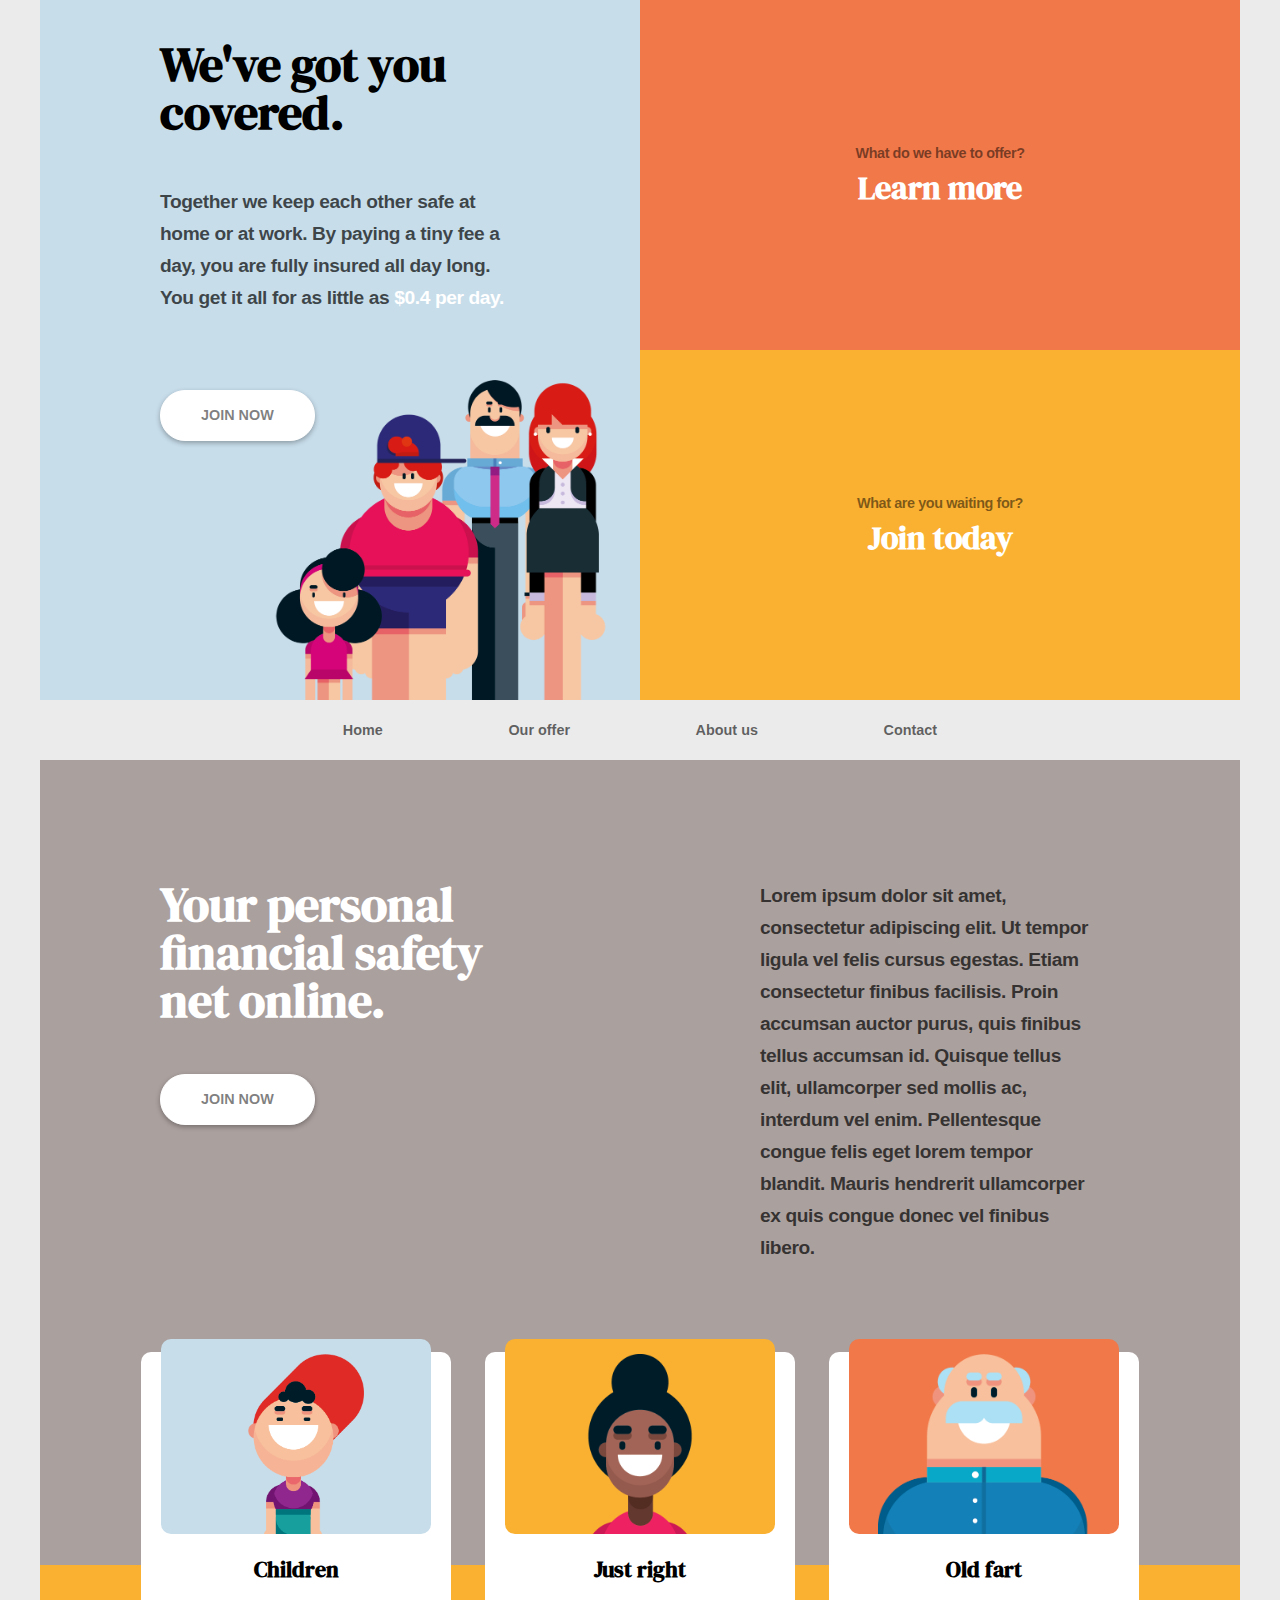
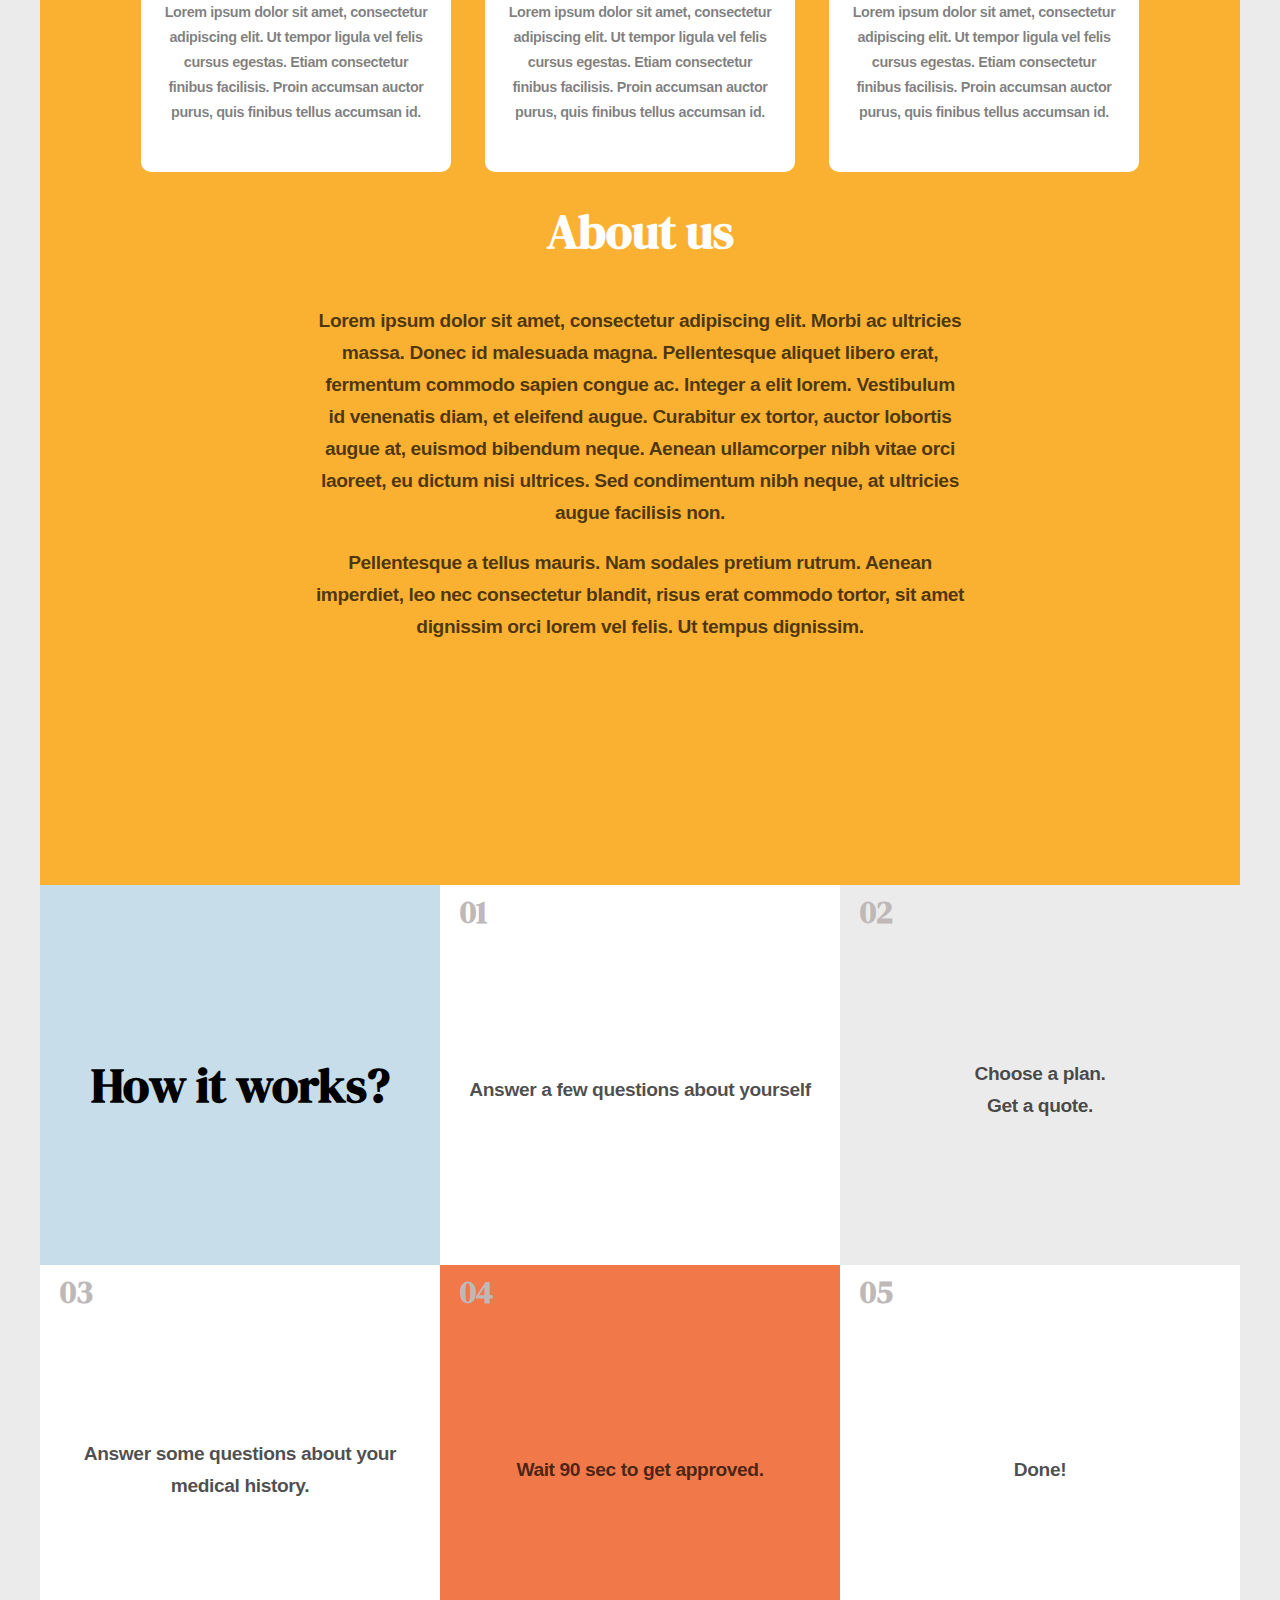
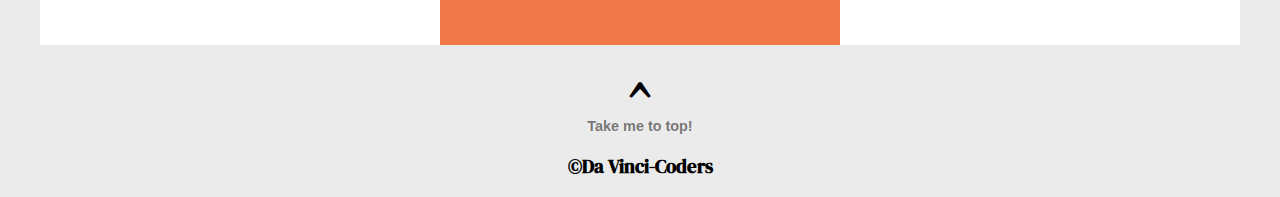
==== commit 0b233210: "shorter code" ====
--- a/projekt1/index.html
+++ b/projekt1/index.html
@@ -10,179 +10,186 @@
       @import url("https://fonts.googleapis.com/css?family=DM+Serif+Display&display=swap");
     </style>
   </head>
-  <a name="top"></a>
-  <div class="container">
-    <!--! TOP CONTAINER -->
+  <body class="lightgrey-background">
+    <a name="top"></a>
+    <div class="container">
+      <!--! TOP CONTAINER -->
+      <div class="top-container">
+        <div class="top-left blue-background">
+          <div class="info-text">
+            <h1 class="black">We've got you covered.</h1>
+            <p>
+              Together we keep each other safe at home or at work. By paying a
+              tiny fee a day, you are fully insured all day long. You get it all
+              for as little as <span class="white-font">$0.4 per day.</span>
+            </p>
+          </div>
+        </div>
+        <div class="top-right flex-column-center red-background">
+          <p class="font-small">What do we have to offer?</p>
+          <h2>Learn more</h2>
+        </div>
+        <div class="bottom-left blue-background">
+          <a href="index.html" class="button-join font-small">JOIN NOW</a>
+        </div>
+        <div class="bottom-right flex-column-center yellow-background">
+          <p class="font-small">What are you waiting for?</p>
 
-    <div class="top-container">
-      <div class="top-left">
-        <div class="info-text">
-          <h1 class="black">We've got you covered.</h1>
-          <p>
-            Together we keep each other safe at home or at work. By paying a
-            tiny fee a day, you are fully insured all day long. You get it all
-            for as little as <span class="white">$0.4 per day.</span>
+          <h2>Join today</h2>
+        </div>
+        <div class="family">
+          <img src="/projekt1/images/family.png" alt="" class="img-family" />
+        </div>
+        <div class="nav-bar font-small">
+          <a href="index.html">Home</a>
+          <a href="#offer">Our offer</a>
+          <a href="#about">About us</a>
+          <a href="/contacts/contacts.html">Contact</a>
+        </div>
+      </div>
+
+      <!--! MIDDLE CONTAINER -->
+
+      <div class="middle-container">
+        <div class="middle-left grey-background">
+          <h1>Your personal financial safety net online.</h1>
+          <a href="index.html" class="button-join font-small">JOIN NOW</a>
+        </div>
+        <div class="middle-right grey-background">
+          <p class="middle-text">
+            Lorem ipsum dolor sit amet, consectetur adipiscing elit. Ut tempor
+            ligula vel felis cursus egestas. Etiam consectetur finibus
+            facilisis. Proin accumsan auctor purus, quis finibus tellus accumsan
+            id. Quisque tellus elit, ullamcorper sed mollis ac, interdum vel
+            enim. Pellentesque congue felis eget lorem tempor blandit. Mauris
+            hendrerit ullamcorper ex quis congue donec vel finibus libero.
+          </p>
+        </div>
+
+        <div class="middle-bottom flex-column-center yellow-background">
+          <a name="about"></a>
+
+          <h1 class="about-us">About us</h1>
+          <p class="about-us">
+            Lorem ipsum dolor sit amet, consectetur adipiscing elit. Morbi ac
+            ultricies massa. Donec id malesuada magna. Pellentesque aliquet
+            libero erat, fermentum commodo sapien congue ac. Integer a elit
+            lorem. Vestibulum id venenatis diam, et eleifend augue. Curabitur ex
+            tortor, auctor lobortis augue at, euismod bibendum neque. Aenean
+            ullamcorper nibh vitae orci laoreet, eu dictum nisi ultrices. Sed
+            condimentum nibh neque, at ultricies augue facilisis non.
+          </p>
+          <br />
+          <p class="about-us">
+            Pellentesque a tellus mauris. Nam sodales pretium rutrum. Aenean
+            imperdiet, leo nec consectetur blandit, risus erat commodo tortor,
+            sit amet dignissim orci lorem vel felis. Ut tempus dignissim.
+          </p>
+        </div>
+
+        <!-- Spelarkort 1 -->
+
+        <div class="card-child flex-column-center white-background">
+          <div style="overflow:hidden" class="card-background blue-background">
+            <img
+              class="child-picture"
+              src="/projekt1/images/child.png"
+              alt="Child"
+            />
+          </div>
+          <h3 class="card-title">Children</h3>
+          <p class="font-small card-text">
+            Lorem ipsum dolor sit amet, consectetur adipiscing elit. Ut tempor
+            ligula vel felis cursus egestas. Etiam consectetur finibus
+            facilisis. Proin accumsan auctor purus, quis finibus tellus accumsan
+            id.
+          </p>
+        </div>
+
+        <!-- Spelarkort 2 -->
+
+        <div class="card-adult flex-column-center white-background">
+          <div
+            style="overflow:hidden"
+            class="card-background yellow-background"
+          >
+            <img
+              class="card-picture"
+              src="/projekt1/images/adult.png"
+              alt="Child"
+            />
+          </div>
+          <h3 class="card-title">Just right</h3>
+          <p class="font-small card-text">
+            Lorem ipsum dolor sit amet, consectetur adipiscing elit. Ut tempor
+            ligula vel felis cursus egestas. Etiam consectetur finibus
+            facilisis. Proin accumsan auctor purus, quis finibus tellus accumsan
+            id.
+          </p>
+        </div>
+
+        <!-- Spelarkort 3 -->
+
+        <div class="card-old flex-column-center white-background">
+          <div style="overflow:hidden" class="card-background red-background">
+            <img
+              class="card-picture"
+              src="/projekt1/images/old.png"
+              alt="Child"
+            />
+          </div>
+          <h3 class="card-title">Old fart</h3>
+          <p class="font-small card-text">
+            Lorem ipsum dolor sit amet, consectetur adipiscing elit. Ut tempor
+            ligula vel felis cursus egestas. Etiam consectetur finibus
+            facilisis. Proin accumsan auctor purus, quis finibus tellus accumsan
+            id.
           </p>
         </div>
       </div>
-      <div class="top-right">
-        <p class="font-small">What do we have to offer?</p>
-        <h2>Learn more</h2>
+
+      <!--! BOTTOM CONTAINER -->
+
+      <div class="bottom-container">
+        <div class="tutitembox1 flex-column-center blue-background">
+          <h1 class="black">How it works?</h1>
+        </div>
+        <div class="tutitembox2 flex-column-center white-background">
+          <h2>01</h2>
+          <p>Answer a few questions about yourself</p>
+        </div>
+        <div class="tutitembox3 flex-column-center lightgrey-background">
+          <h2>02</h2>
+          <p>
+            Choose a plan.
+            <br />
+            Get a quote.
+          </p>
+        </div>
+        <div class="tutitembox4 flex-column-center white-background">
+          <h2>03</h2>
+          <p>Answer some questions about your medical history.</p>
+        </div>
+        <div class="tutitembox5 flex-column-center red-background">
+          <h2>04</h2>
+          <p>Wait 90 sec to get approved.</p>
+        </div>
+        <div class="tutitembox6 flex-column-center white-background">
+          <h2>05</h2>
+          <p>Done!</p>
+        </div>
+        <div class="top lightgrey-background">
+          <button class="topbtn lightgrey-background">
+            <a href="#top" class="font-small"
+              ><h1 class="black">&#94;</h1>
+              Take me to top!</a
+            >
+          </button>
+        </div>
       </div>
-      <div class="bottom-left">
-        <a href="index.html" class="button-join font-small">JOIN NOW</a>
-      </div>
-      <div class="bottom-right">
-        <p class="font-small">What are you waiting for?</p>
-
-        <h2>Join today</h2>
-      </div>
-      <div class="family">
-        <img src="/projekt1/images/family.png" alt="" class="img-family" />
-      </div>
-      <div class="nav-bar font-small">
-        <a href="index.html">Home</a>
-        <a href="#offer">Our offer</a>
-        <a href="#about">About us</a>
-        <a href="/contacts/contacts.html">Contact</a>
-      </div>
+      <footer class="flex-column-center">
+        <h3>&copy;Da Vinci-Coders</h3>
+      </footer>
     </div>
-
-    <!--! MIDDLE CONTAINER -->
-
-    <div class="middle-container">
-      <div class="middle middle-flex-left">
-        <h1>Your personal financial safety net online.</h1>
-        <a href="index.html" class="button-join font-small">JOIN NOW</a>
-      </div>
-      <div class="middle middle-flex-right">
-        <p class="middle-text">
-          Lorem ipsum dolor sit amet, consectetur adipiscing elit. Ut tempor
-          ligula vel felis cursus egestas. Etiam consectetur finibus facilisis.
-          Proin accumsan auctor purus, quis finibus tellus accumsan id. Quisque
-          tellus elit, ullamcorper sed mollis ac, interdum vel enim.
-          Pellentesque congue felis eget lorem tempor blandit. Mauris hendrerit
-          ullamcorper ex quis congue donec vel finibus libero.
-        </p>
-      </div>
-
-      <div class="middle middle-flex-bottom">
-        <a name="about"></a>
-
-        <h1 class="about-us">About us</h1>
-        <p class="about-us">
-          Lorem ipsum dolor sit amet, consectetur adipiscing elit. Morbi ac
-          ultricies massa. Donec id malesuada magna. Pellentesque aliquet libero
-          erat, fermentum commodo sapien congue ac. Integer a elit lorem.
-          Vestibulum id venenatis diam, et eleifend augue. Curabitur ex tortor,
-          auctor lobortis augue at, euismod bibendum neque. Aenean ullamcorper
-          nibh vitae orci laoreet, eu dictum nisi ultrices. Sed condimentum nibh
-          neque, at ultricies augue facilisis non.
-        </p>
-        <br />
-        <p class="about-us">
-          Pellentesque a tellus mauris. Nam sodales pretium rutrum. Aenean
-          imperdiet, leo nec consectetur blandit, risus erat commodo tortor, sit
-          amet dignissim orci lorem vel felis. Ut tempus dignissim.
-        </p>
-      </div>
-
-      <!-- Spelarkort 1 -->
-
-      <div class="card card-child">
-        <div style="overflow:hidden" class="card-background blue-background">
-          <img
-            class="child-picture"
-            src="/projekt1/images/child.png"
-            alt="Child"
-          />
-        </div>
-        <h3 class="card-title">Children</h3>
-        <p class="font-small card-text">
-          Lorem ipsum dolor sit amet, consectetur adipiscing elit. Ut tempor
-          ligula vel felis cursus egestas. Etiam consectetur finibus facilisis.
-          Proin accumsan auctor purus, quis finibus tellus accumsan id.
-        </p>
-      </div>
-
-      <!-- Spelarkort 2 -->
-
-      <div class="card card-adult">
-        <div style="overflow:hidden" class="card-background yellow-background">
-          <img
-            class="card-picture"
-            src="/projekt1/images/adult.png"
-            alt="Child"
-          />
-        </div>
-        <h3 class="card-title">Just right</h3>
-        <p class="font-small card-text">
-          Lorem ipsum dolor sit amet, consectetur adipiscing elit. Ut tempor
-          ligula vel felis cursus egestas. Etiam consectetur finibus facilisis.
-          Proin accumsan auctor purus, quis finibus tellus accumsan id.
-        </p>
-      </div>
-
-      <!-- Spelarkort 3 -->
-
-      <div class="card card-old">
-        <div style="overflow:hidden" class="card-background red-background">
-          <img
-            class="card-picture"
-            src="/projekt1/images/old.png"
-            alt="Child"
-          />
-        </div>
-        <h3 class="card-title">Old fart</h3>
-        <p class="font-small card-text">
-          Lorem ipsum dolor sit amet, consectetur adipiscing elit. Ut tempor
-          ligula vel felis cursus egestas. Etiam consectetur finibus facilisis.
-          Proin accumsan auctor purus, quis finibus tellus accumsan id.
-        </p>
-      </div>
-    </div>
-
-    <!--! BOTTOM CONTAINER -->
-
-    <div class="bottom-container">
-      <div class="tutitembox1 itembox">
-        <h1 class="black">How it works?</h1>
-      </div>
-      <div class="tutitembox2 itembox">
-        <h2>01</h2>
-        <p>Answer a few questions about yourself</p>
-      </div>
-      <div class="tutitembox3 itembox">
-        <h2>02</h2>
-        <p>
-          Choose a plan.
-          <br />
-          Get a quote.
-        </p>
-      </div>
-      <div class="tutitembox4 itembox">
-        <h2>03</h2>
-        <p>Answer some questions about your medical history.</p>
-      </div>
-      <div class="tutitembox5 itembox">
-        <h2>04</h2>
-        <p>Wait 90 sec to get approved.</p>
-      </div>
-      <div class="tutitembox6 itembox">
-        <h2>05</h2>
-        <p>Done!</p>
-      </div>
-      <div class="top">
-        <button class="topbtn">
-          <a href="#top" class="font-small"
-            ><h1 class="black">&#94;</h1>
-            Take me to top!</a
-          >
-        </button>
-      </div>
-    </div>
-    <footer>
-      <h3>&copy;Da Vinci-Coders</h3>
-    </footer>
-  </div>
+  </body>
 </html>
--- a/projekt1/css/style.css
+++ b/projekt1/css/style.css
@@ -1,3 +1,4 @@
+/* !Generella regler */
 *:focus {
   outline: none;
 }
@@ -7,8 +8,6 @@
   display: flex;
   justify-content: center;
   box-sizing: border-box;
-  -webkit-box-sizing: border-box;
-  background-color: #ebebeb;
   font-family: "Gill Sans", "Gill Sans MT", Calibri, "Trebuchet MS", sans-serif;
 }
 
@@ -28,6 +27,11 @@
   color: rgba(0, 0, 0, 0.5);
   line-height: 25px;
 }
+
+.white-font {
+  color: white;
+}
+
 h1,
 h2,
 h3 {
@@ -52,11 +56,51 @@
   color: white;
   margin: 0;
 }
+a {
+  text-decoration: none;
+  color: rgba(0, 0, 0, 0.6);
+}
+a:hover {
+  color: rgba(0, 0, 0, 1);
+}
+
+/* *Bakgrundsfärger*/
+.blue-background {
+  background: #c7ddea;
+}
+
+.yellow-background {
+  background: #fab131;
+}
+
+.red-background {
+  background: #f17849;
+}
+.grey-background {
+  background: #aaa09e;
+}
+.lightgrey-background {
+  background: #ebebeb;
+}
+.white-background {
+  background: white;
+}
+
+/* Container som håller de tre gridsen */
 
 .container {
   display: grid;
   grid-template-areas: "top-container" "middle-container" "bottom-container";
   max-width: 1200px;
+}
+
+/* Flex container properties */
+
+.flex-column-center {
+  display: flex;
+  flex-direction: column;
+  justify-content: center;
+  align-items: center;
 }
 
 /*! TOP */
@@ -70,35 +114,21 @@
 }
 
 .top-left {
-  background: #c7ddea;
   grid-area: top-left;
   padding: 40px 120px 40px 120px;
 }
-/* TODO gör en egen class för flex som är centrerade */
+
 .top-right {
-  flex-direction: column;
-  display: flex;
-  justify-content: center;
-  align-items: center;
-  background: #f17849;
   grid-area: top-right;
 }
 .bottom-left {
-  background: #c7ddea;
   grid-area: bottom-left;
   padding: 40px 120px 40px 120px;
 }
 .bottom-right {
-  flex-direction: column;
-  display: flex;
-  justify-content: center;
-  align-items: center;
-  background: #fab131;
   grid-area: bottom-right;
 }
-.white {
-  color: white;
-}
+
 .family {
   grid-area: bottom-left;
   display: flex;
@@ -138,13 +168,6 @@
   align-items: center;
   margin: 0 240px 0 240px;
 }
-a {
-  text-decoration: none;
-  color: rgba(0, 0, 0, 0.6);
-}
-a:hover {
-  color: rgba(0, 0, 0, 1);
-}
 
 /*! MIDDLE */
 
@@ -156,32 +179,27 @@
   grid-template-rows: repeat(15, 115px);
 }
 
-/* *Gemensamma regler för de tre flex-rutorna */
-.middle {
-  display: flex;
-  flex-direction: column;
+/* *De tre rutorna */
+
+.middle-left,
+.middle-right,
+.middle-bottom {
   padding: 120px;
 }
 
-.middle-flex-left {
+.middle-left {
   grid-column: 1/8;
   grid-row: 1/8;
-  background: #aaa09e;
-  align-items: flex-start;
-}
-
-.middle-flex-right {
+}
+
+.middle-right {
   grid-column: 8/15;
   grid-row: 1/8;
-  background: #aaa09e;
-}
-
-.middle-flex-bottom {
-  background: #fab131;
+}
+
+.middle-bottom {
   grid-column: 1/15;
   grid-row: 8/16;
-  justify-content: center;
-  align-items: center;
 }
 
 /* *design för text och rubriker */
@@ -198,32 +216,29 @@
   margin-top: 10px;
 }
 
-.card-child {
-  grid-column: 2/6;
-}
-
-.card-adult {
-  grid-column: 6/10;
-}
-
+/* !Spelarkort */
+
+.card-child,
+.card-adult,
 .card-old {
-  grid-column: 10/14;
-}
-
-/* !Spelarkort */
-
-.card {
   grid-row-start: 6;
-  display: flex;
-  flex-direction: column;
-  justify-content: center;
-  align-items: center;
   width: 270px;
   height: 420px;
-  background: white;
   border-radius: 10px;
   margin: 17px;
   padding: 0px 20px 0 20px;
+}
+
+.card-child {
+  grid-column: 2/6;
+}
+
+.card-adult {
+  grid-column: 6/10;
+}
+
+.card-old {
+  grid-column: 10/14;
 }
 
 /* *Rutan med bild i */
@@ -238,19 +253,6 @@
   top: -45px;
 }
 
-/* *Bakgrundsfärger*/
-.blue-background {
-  background: #c7ddea;
-}
-
-.yellow-background {
-  background: #fab131;
-}
-
-.red-background {
-  background: #f17849;
-}
-
 /* *Bilden på barnet */
 img.child-picture {
   padding-left: 20px;
@@ -283,31 +285,60 @@
 .bottom-container {
   grid-area: bottom-container;
   height: 800px;
-  display: -ms-grid;
   display: grid;
   grid-template-rows: repeat(2, 1fr) auto auto;
   grid-template-columns: repeat(3, 1fr);
 }
 
-.itembox {
-  display: -webkit-box;
-  display: -ms-flexbox;
-  display: flex;
-  -webkit-box-orient: vertical;
-  -webkit-box-direction: normal;
-  -ms-flex-direction: column;
-  flex-direction: column;
-  -webkit-box-pack: center;
-  -ms-flex-pack: center;
-  justify-content: center;
-  -webkit-box-align: center;
-  -ms-flex-align: center;
-  align-items: center;
-  padding-left: 10px;
-  padding-right: 10px;
-}
-
-.itembox h2 {
+/* De 6 lådorna */
+
+.tutitembox1,
+.tutitembox2,
+.tutitembox3,
+.tutitembox4,
+.tutitembox5,
+.tutitembox6 {
+  padding: 0 10px 0 10px;
+}
+
+.tutitembox1 {
+  grid-row: 1/2;
+  grid-column: 1/2;
+}
+
+.tutitembox2 {
+  grid-row: 1/2;
+  grid-column: 2/3;
+}
+
+.tutitembox3 {
+  grid-row: 1/2;
+  grid-column: 3/4;
+}
+
+.tutitembox4 {
+  grid-row: 2/3;
+  grid-column: 1/2;
+}
+
+.tutitembox5 {
+  grid-row: 2/3;
+  grid-column: 2/3;
+}
+
+.tutitembox6 {
+  grid-row: 2/3;
+  grid-column: 3/4;
+}
+
+/* Text properties bottom */
+
+.bottom-container h1 {
+  margin-top: 20px;
+  margin-bottom: 0;
+}
+
+.bottom-container h2 {
   margin-right: auto;
   margin-bottom: auto;
   margin-top: 5px;
@@ -315,117 +346,26 @@
   color: #beb9b8;
 }
 
-.itembox p {
+.bottom-container p {
   margin-bottom: auto;
   margin-top: -20px;
   text-align: center;
 }
 
-.itembox h1 {
-  margin-top: 20px;
-}
-
-.tutitembox1 {
-  -ms-grid-row: 1;
-  -ms-grid-row-span: 1;
-  grid-row: 1/2;
-  -ms-grid-column: 1;
-  -ms-grid-column-span: 1;
-  grid-column: 1/2;
-  background-color: #c7ddea;
-}
-
-.tutitembox2 {
-  -ms-grid-row: 1;
-  -ms-grid-row-span: 1;
-  grid-row: 1/2;
-  -ms-grid-column: 2;
-  -ms-grid-column-span: 1;
-  grid-column: 2/3;
-  background-color: white;
-}
-
-.tutitembox3 {
-  -ms-grid-row: 1;
-  -ms-grid-row-span: 1;
-  grid-row: 1/2;
-  -ms-grid-column: 3;
-  -ms-grid-column-span: 1;
-  grid-column: 3/4;
-  background-color: #ebebeb;
-}
-
-.tutitembox4 {
-  -ms-grid-row: 2;
-  -ms-grid-row-span: 1;
-  grid-row: 2/3;
-  -ms-grid-column: 1;
-  -ms-grid-column-span: 1;
-  grid-column: 1/2;
-  background-color: white;
-}
-
-.tutitembox5 {
-  -ms-grid-row: 2;
-  -ms-grid-row-span: 1;
-  grid-row: 2/3;
-  -ms-grid-column: 2;
-  -ms-grid-column-span: 1;
-  grid-column: 2/3;
-  background-color: #f17849;
-}
-
-.tutitembox6 {
-  -ms-grid-row: 2;
-  -ms-grid-row-span: 1;
-  grid-row: 2/3;
-  -ms-grid-column: 3;
-  -ms-grid-column-span: 1;
-  grid-column: 3/4;
-  background-color: white;
-}
+/* !footer */
 
 .top {
   height: 40px;
-  -ms-grid-column: 1;
-  -ms-grid-column-span: 3;
   grid-column: 1/4;
   border: none;
-  background-color: #ebebeb;
-  display: -webkit-box;
-  display: -ms-flexbox;
-  display: flex;
-  -webkit-box-orient: vertical;
-  -webkit-box-direction: normal;
-  -ms-flex-direction: column;
+  display: flex;
   flex-direction: column;
-}
-
-.top .topbtn {
-  margin: 0;
-  padding-bottom: 0;
-}
-
-.top .topbtn h1 {
-  margin: 0;
-  padding-top: 0;
 }
 
 .topbtn {
   border: none;
-  background-color: #ebebeb;
-}
-
-.itembox h1 {
-  margin-bottom: 0;
 }
 
 footer {
-  display: -webkit-box;
-  display: -ms-flexbox;
-  display: flex;
-  -webkit-box-pack: center;
-  -ms-flex-pack: center;
-  justify-content: center;
   padding-top: 50px;
 }
